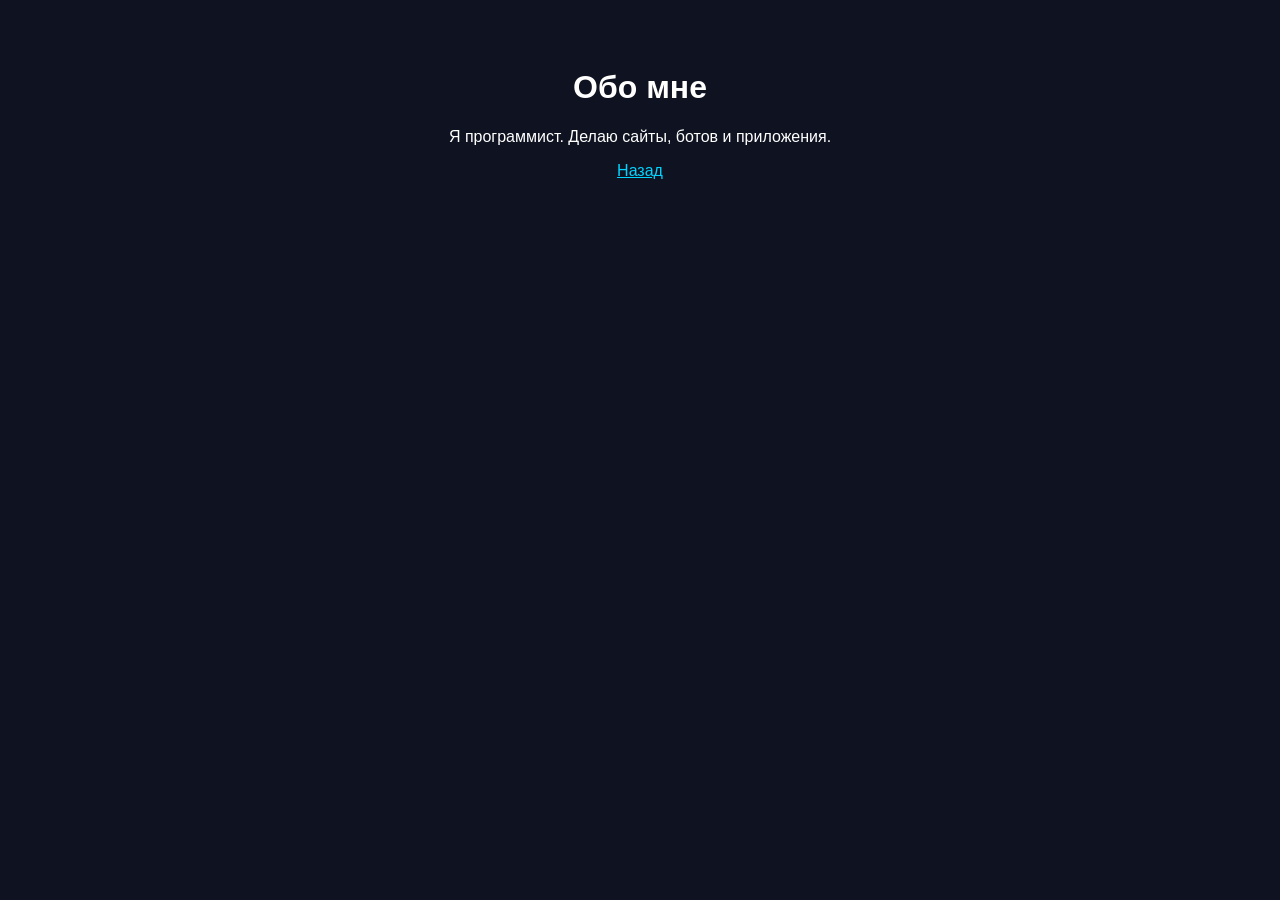
==== about.html @ 10191987 "Add files via upload" ====
<!DOCTYPE html><html lang='ru'><head><meta charset='UTF-8'><title>Обо мне</title><link rel='stylesheet' href='styles.css'></head><body><h1>Обо мне</h1><p>Я программист. Делаю сайты, ботов и приложения.</p><a href='index.html'>Назад</a></body></html>
---- styles.css ----
body{font-family:sans-serif;background:#0f1220;color:white;text-align:center;padding:40px;}a{color:#00d4ff;}
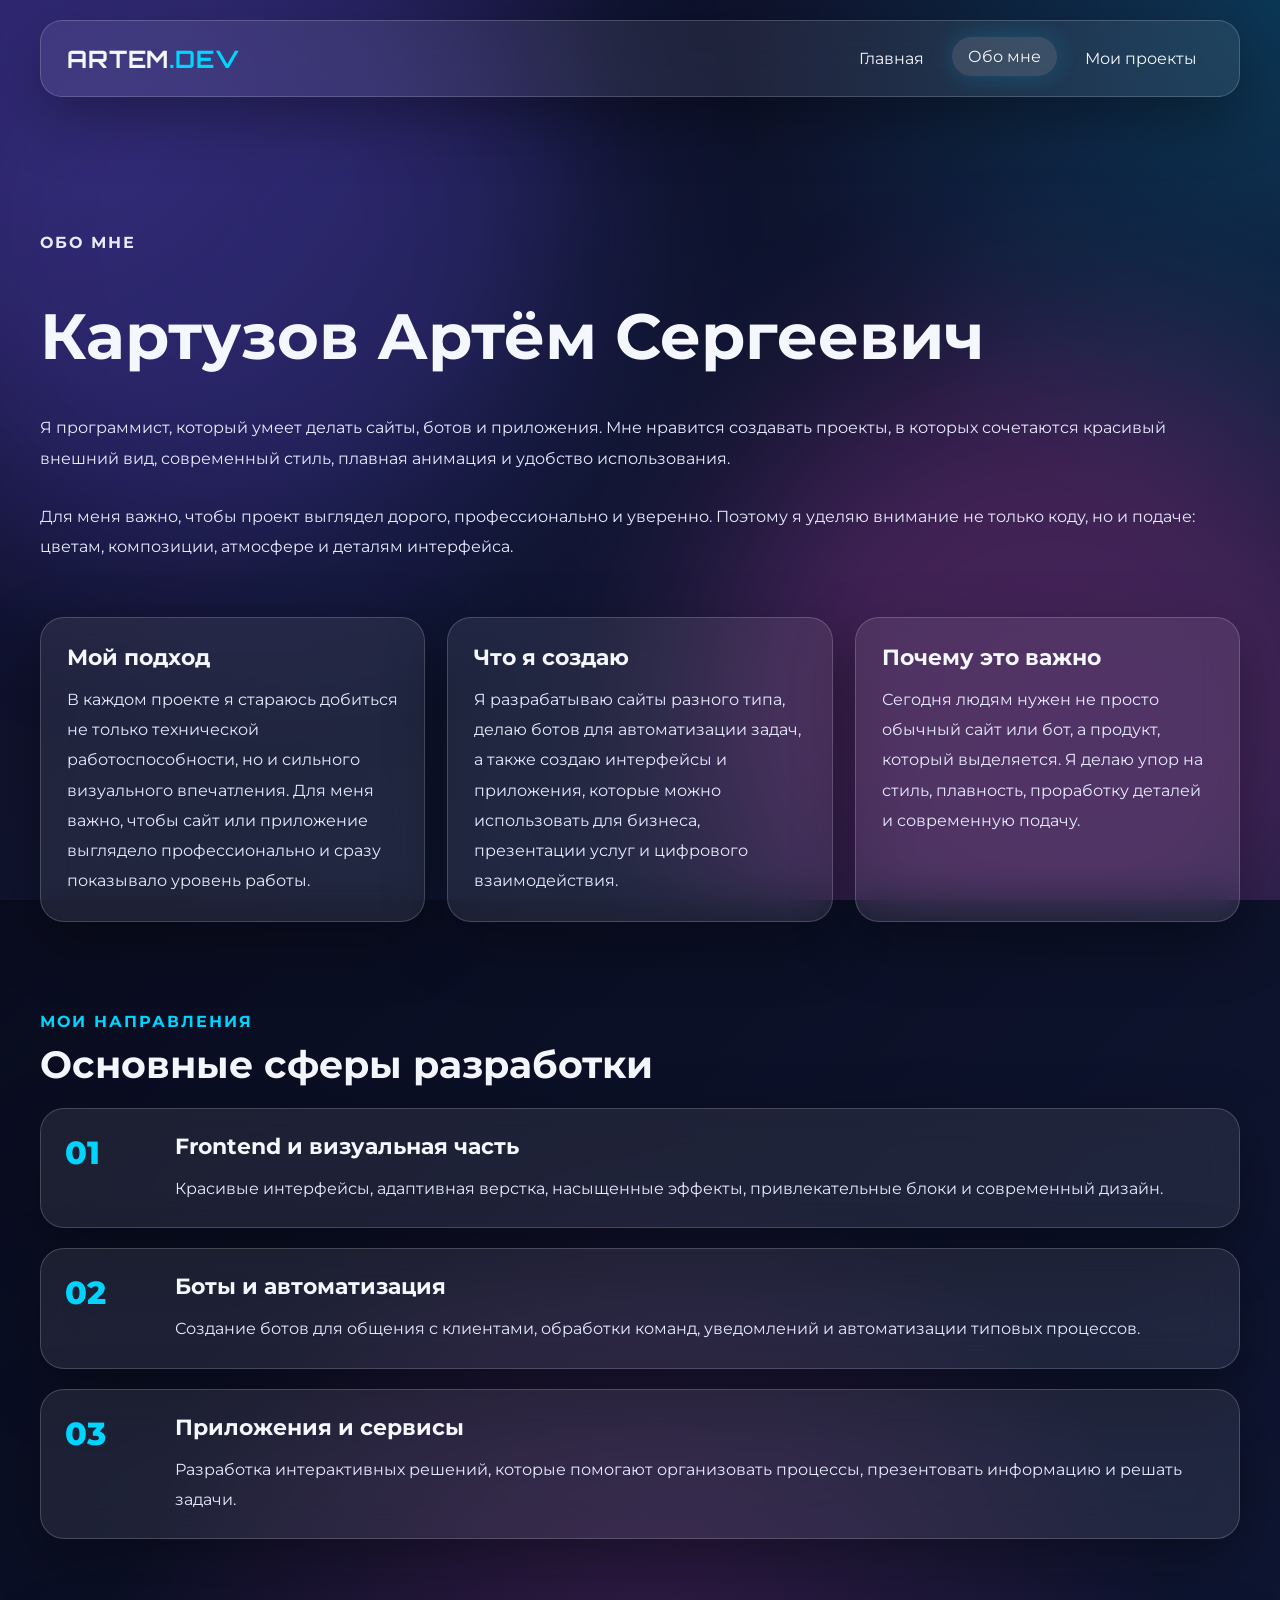
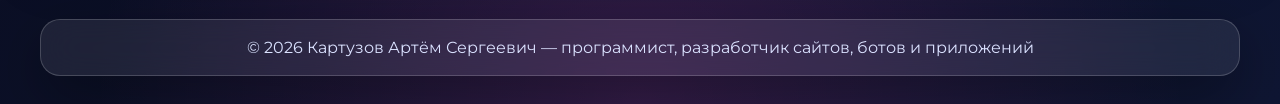
==== commit b961710d: "Add files via upload" ====
--- a/about.html
+++ b/about.html
@@ -1 +1,384 @@
-<!DOCTYPE html><html lang='ru'><head><meta charset='UTF-8'><title>Обо мне</title><link rel='stylesheet' href='styles.css'></head><body><h1>Обо мне</h1><p>Я программист. Делаю сайты, ботов и приложения.</p><a href='index.html'>Назад</a></body></html>+<!DOCTYPE html>
+<html lang="ru">
+<head>
+  <meta charset="UTF-8" />
+  <meta name="viewport" content="width=device-width, initial-scale=1.0" />
+  <title>Обо мне — Артём Картузов</title>
+  <link rel="preconnect" href="https://fonts.googleapis.com">
+  <link rel="preconnect" href="https://fonts.gstatic.com" crossorigin>
+  <link href="https://fonts.googleapis.com/css2?family=Montserrat:wght@400;500;700;800&family=Orbitron:wght@500;700&display=swap" rel="stylesheet">
+  <style>
+
+*{margin:0;padding:0;box-sizing:border-box}
+:root{
+  --bg:#070816;
+  --bg2:#0f1633;
+  --text:#f5f7ff;
+  --muted:#b6c2ff;
+  --accent1:#6f5bff;
+  --accent2:#00d4ff;
+  --accent3:#ff4fd8;
+  --glass:rgba(255,255,255,.08);
+  --border:rgba(255,255,255,.18);
+  --shadow:0 20px 60px rgba(0,0,0,.35);
+}
+html{scroll-behavior:smooth}
+body{
+  font-family:'Montserrat',sans-serif;
+  background:
+    radial-gradient(circle at top left, rgba(111,91,255,.25), transparent 30%),
+    radial-gradient(circle at top right, rgba(0,212,255,.18), transparent 25%),
+    radial-gradient(circle at bottom center, rgba(255,79,216,.16), transparent 30%),
+    linear-gradient(135deg,var(--bg),var(--bg2));
+  color:var(--text);
+  min-height:100vh;
+  overflow-x:hidden;
+}
+.bg-animation{
+  position:fixed; inset:0; z-index:-3;
+  background:linear-gradient(120deg, rgba(111,91,255,.08), rgba(0,212,255,.05), rgba(255,79,216,.08));
+  background-size:300% 300%;
+  animation:bgShift 10s ease infinite;
+}
+.particles{position:fixed; inset:0; z-index:-2; overflow:hidden}
+.particles::before,.particles::after{
+  content:""; position:absolute; width:700px; height:700px; border-radius:50%;
+  filter:blur(100px); opacity:.22;
+}
+.particles::before{top:-120px; left:-120px; background:var(--accent1); animation:blobMove1 12s ease-in-out infinite}
+.particles::after{bottom:-150px; right:-120px; background:var(--accent3); animation:blobMove2 14s ease-in-out infinite}
+.glass{
+  background:var(--glass);
+  backdrop-filter:blur(18px);
+  -webkit-backdrop-filter:blur(18px);
+  border:1px solid var(--border);
+  box-shadow:var(--shadow);
+}
+.header{
+  width:calc(100% - 40px); max-width:1200px; margin:20px auto 0;
+  border-radius:22px; padding:18px 26px; display:flex; justify-content:space-between;
+  align-items:center; position:sticky; top:16px; z-index:50;
+}
+.logo{font-family:'Orbitron',sans-serif; font-size:1.5rem; font-weight:700; letter-spacing:1px}
+.logo span{color:var(--accent2)}
+.nav{display:flex; gap:12px; flex-wrap:wrap}
+.nav a{
+  color:var(--text); text-decoration:none; padding:10px 16px; border-radius:999px;
+  transition:.35s ease; position:relative;
+}
+.nav a:hover,.nav a.active{
+  background:rgba(255,255,255,.12); transform:translateY(-2px);
+  box-shadow:0 0 25px rgba(0,212,255,.2);
+}
+main{width:min(1200px, calc(100% - 40px)); margin:40px auto 80px}
+.hero,.page-hero{
+  display:grid; grid-template-columns:1.2fr .8fr; gap:28px; align-items:center; min-height:78vh;
+}
+.page-hero{grid-template-columns:1fr; min-height:auto; padding:60px 0 20px}
+.hero-badge{
+  display:inline-block; font-size:.9rem; font-weight:700; letter-spacing:2px;
+  color:var(--accent2); margin-bottom:18px;
+}
+.hero h1,.page-hero h1{font-size:clamp(2.4rem,5vw,5rem); line-height:1.05; margin-bottom:14px}
+.hero h1 span{
+  background:linear-gradient(90deg,var(--accent2),var(--accent3),#fff);
+  -webkit-background-clip:text; -webkit-text-fill-color:transparent;
+  background-size:200% auto; animation:shine 4s linear infinite;
+}
+.hero h2{font-size:clamp(1.2rem,2.3vw,2rem); color:var(--muted); margin-bottom:20px}
+.hero-description,.page-hero p,.service-card p,.project-card p,.about-box p,.stat p,.cta p,.timeline-item p,.slide p{
+  font-size:1.02rem; line-height:1.85; color:#e7ebff;
+}
+.hero-buttons{display:flex; gap:16px; flex-wrap:wrap; margin-top:28px}
+.btn{
+  display:inline-flex; align-items:center; justify-content:center; gap:8px; text-decoration:none;
+  padding:14px 24px; border-radius:14px; font-weight:700;
+  transition:transform .35s ease, box-shadow .35s ease, background .35s ease;
+}
+.btn:hover{transform:translateY(-4px) scale(1.02)}
+.btn-primary{background:linear-gradient(135deg,var(--accent1),var(--accent2)); color:#fff; box-shadow:0 12px 30px rgba(0,212,255,.25)}
+.btn-secondary{background:rgba(255,255,255,.08); color:#fff; border:1px solid rgba(255,255,255,.15)}
+.hero-card{
+  border-radius:28px; padding:34px; min-height:320px; display:flex; flex-direction:column; justify-content:center; gap:16px;
+}
+.code-line{font-family:'Orbitron',sans-serif; font-size:clamp(1.2rem,2vw,1.6rem); opacity:.95}
+.code-line.accent{color:var(--accent2); text-shadow:0 0 20px rgba(0,212,255,.45)}
+.stats,.cards-grid,.projects-grid,.about-grid{
+  display:grid; grid-template-columns:repeat(3,1fr); gap:22px; margin-top:36px;
+}
+.projects-grid{grid-template-columns:repeat(2,1fr)}
+.stat,.service-card,.project-card,.about-box{border-radius:24px; padding:26px; position:relative; overflow:hidden}
+.stat h3,.service-card h3,.project-card h2,.about-box h2,.timeline-item h3,.cta h2,.slide h3{margin-bottom:14px; font-size:1.35rem}
+.section-title{margin-top:90px; margin-bottom:20px}
+.section-title.compact{margin-top:0}
+.section-title p{color:var(--accent2); letter-spacing:2px; font-weight:700; margin-bottom:10px}
+.section-title h2{font-size:clamp(2rem,3vw,3rem)}
+.cta{margin-top:90px; padding:34px; border-radius:28px; text-align:center}
+.footer{
+  width:min(1200px, calc(100% - 40px)); margin:0 auto 28px; border-radius:20px; text-align:center; padding:18px; color:#dbe2ff;
+}
+.inner-page{padding-top:30px}
+.timeline{margin-top:90px}
+.timeline-list{display:flex; flex-direction:column; gap:20px}
+.timeline-item{
+  display:grid; grid-template-columns:90px 1fr; gap:20px; padding:24px; border-radius:24px;
+}
+.timeline-item span{font-size:2rem; font-weight:800; color:var(--accent2)}
+.project-card{min-height:320px}
+.project-glow{
+  position:absolute; inset:auto -40px -40px auto; width:150px; height:150px;
+  background:radial-gradient(circle, rgba(0,212,255,.35), transparent 70%); filter:blur(8px);
+}
+.project-image.emoji{
+  width:76px; height:76px; display:grid; place-items:center; font-size:2rem;
+  border-radius:18px; margin-bottom:18px; background:rgba(255,255,255,.08); border:1px solid rgba(255,255,255,.15)
+}
+.hover-lift{transition:transform .45s ease, box-shadow .45s ease, border-color .45s ease}
+.hover-lift:hover{
+  transform:translateY(-10px) scale(1.01);
+  box-shadow:0 20px 50px rgba(0,0,0,.35), 0 0 30px rgba(111,91,255,.18);
+  border-color:rgba(255,255,255,.3);
+}
+.floating{animation:floatCard 4.5s ease-in-out infinite}
+.reveal{opacity:0; transform:translateY(40px); transition:opacity .9s ease, transform .9s ease}
+.reveal.visible{opacity:1; transform:translateY(0)}
+.icon{font-size:2rem; margin-bottom:14px}
+.quotes-section{margin-top:90px; padding:34px; border-radius:28px}
+.quote-box{
+  min-height:92px; display:flex; align-items:center; justify-content:center; text-align:center;
+  font-size:1.35rem; line-height:1.6; color:#fff; padding:18px;
+}
+.slider-section{margin-top:90px}
+.slider{
+  display:grid; grid-template-columns:64px 1fr 64px; align-items:center; gap:20px;
+  border-radius:28px; padding:24px;
+}
+.slides{overflow:hidden; min-height:190px; position:relative}
+.slide{
+  display:none; text-align:center; padding:18px;
+}
+.slide.active{display:block; animation:fadeIn .6s ease}
+.slider-btn{
+  border:none; cursor:pointer; border-radius:18px; height:64px; font-size:2rem;
+  background:rgba(255,255,255,.08); color:#fff; border:1px solid rgba(255,255,255,.15);
+  transition:.3s ease;
+}
+.slider-btn:hover{transform:scale(1.06); background:rgba(255,255,255,.14)}
+.contact-lines{display:flex; gap:14px; justify-content:center; flex-wrap:wrap; margin:18px 0 24px}
+.contact-lines span{
+  padding:12px 18px; border-radius:999px; background:rgba(255,255,255,.08); border:1px solid rgba(255,255,255,.14)
+}
+.scroll-top{
+  position:fixed; right:20px; bottom:20px; width:52px; height:52px; border:none; border-radius:50%;
+  font-size:1.4rem; cursor:pointer; color:#fff; z-index:120;
+  background:linear-gradient(135deg,var(--accent1),var(--accent2)); box-shadow:0 10px 30px rgba(0,212,255,.25);
+  opacity:0; pointer-events:none; transform:translateY(20px); transition:.3s ease;
+}
+.scroll-top.show{opacity:1; pointer-events:auto; transform:translateY(0)}
+@keyframes bgShift{0%{background-position:0% 50%}50%{background-position:100% 50%}100%{background-position:0% 50%}}
+@keyframes blobMove1{0%,100%{transform:translate(0,0) scale(1)}50%{transform:translate(80px,60px) scale(1.12)}}
+@keyframes blobMove2{0%,100%{transform:translate(0,0) scale(1)}50%{transform:translate(-70px,-60px) scale(1.15)}}
+@keyframes floatCard{0%,100%{transform:translateY(0)}50%{transform:translateY(-14px)}}
+@keyframes shine{0%{background-position:0% center}100%{background-position:200% center}}
+@keyframes fadeIn{from{opacity:0; transform:translateY(10px)}to{opacity:1; transform:translateY(0)}}
+@media (max-width:980px){
+  .hero,.stats,.cards-grid,.about-grid,.projects-grid{grid-template-columns:1fr}
+  .hero{min-height:auto; padding-top:30px}
+  .header{flex-direction:column; gap:14px}
+  .slider{grid-template-columns:1fr}
+  .slider-btn{height:52px}
+}
+@media (max-width:640px){
+  .hero h1,.page-hero h1{font-size:2.1rem}
+  .hero-card,.stat,.service-card,.project-card,.about-box,.timeline-item,.cta,.quotes-section{padding:20px}
+  .timeline-item{grid-template-columns:1fr}
+  .nav{justify-content:center}
+  .header{padding:16px}
+}
+
+  </style>
+</head>
+<body>
+  <div class="bg-animation"></div>
+  <div class="particles"></div>
+  <button class="scroll-top" id="scrollTopBtn" aria-label="Наверх">↑</button>
+  
+  <header class="header glass">
+    <div class="logo">ARTEM<span>.DEV</span></div>
+    <nav class="nav">
+      <a href="index.html" >Главная</a>
+      <a href="about.html" class="active">Обо мне</a>
+      <a href="projects.html" >Мои проекты</a>
+    </nav>
+  </header>
+
+  
+<main class="inner-page">
+  <section class="page-hero reveal">
+    <p class="hero-badge">ОБО МНЕ</p>
+    <h1>Картузов Артём Сергеевич</h1>
+    <p>Я программист, который умеет делать сайты, ботов и приложения. Мне нравится создавать проекты, в которых сочетаются красивый внешний вид, современный стиль, плавная анимация и удобство использования.</p>
+    <p>Для меня важно, чтобы проект выглядел дорого, профессионально и уверенно. Поэтому я уделяю внимание не только коду, но и подаче: цветам, композиции, атмосфере и деталям интерфейса.</p>
+  </section>
+
+  <section class="about-grid reveal">
+    <div class="glass about-box hover-lift">
+      <h2>Мой подход</h2>
+      <p>В каждом проекте я стараюсь добиться не только технической работоспособности, но и сильного визуального впечатления. Для меня важно, чтобы сайт или приложение выглядело профессионально и сразу показывало уровень работы.</p>
+    </div>
+    <div class="glass about-box hover-lift">
+      <h2>Что я создаю</h2>
+      <p>Я разрабатываю сайты разного типа, делаю ботов для автоматизации задач, а также создаю интерфейсы и приложения, которые можно использовать для бизнеса, презентации услуг и цифрового взаимодействия.</p>
+    </div>
+    <div class="glass about-box hover-lift">
+      <h2>Почему это важно</h2>
+      <p>Сегодня людям нужен не просто обычный сайт или бот, а продукт, который выделяется. Я делаю упор на стиль, плавность, проработку деталей и современную подачу.</p>
+    </div>
+  </section>
+
+  <section class="timeline reveal">
+    <div class="section-title">
+      <p>МОИ НАПРАВЛЕНИЯ</p>
+      <h2>Основные сферы разработки</h2>
+    </div>
+    <div class="timeline-list">
+      <div class="timeline-item glass hover-lift">
+        <span>01</span>
+        <div>
+          <h3>Frontend и визуальная часть</h3>
+          <p>Красивые интерфейсы, адаптивная верстка, насыщенные эффекты, привлекательные блоки и современный дизайн.</p>
+        </div>
+      </div>
+      <div class="timeline-item glass hover-lift">
+        <span>02</span>
+        <div>
+          <h3>Боты и автоматизация</h3>
+          <p>Создание ботов для общения с клиентами, обработки команд, уведомлений и автоматизации типовых процессов.</p>
+        </div>
+      </div>
+      <div class="timeline-item glass hover-lift">
+        <span>03</span>
+        <div>
+          <h3>Приложения и сервисы</h3>
+          <p>Разработка интерактивных решений, которые помогают организовать процессы, презентовать информацию и решать задачи.</p>
+        </div>
+      </div>
+    </div>
+  </section>
+</main>
+
+  <footer class="footer glass">
+    <p>© 2026 Картузов Артём Сергеевич — программист, разработчик сайтов, ботов и приложений</p>
+  </footer>
+  <script>
+
+document.addEventListener('DOMContentLoaded', () => {
+  const revealElements = document.querySelectorAll('.reveal');
+  const revealOnScroll = () => {
+    const trigger = window.innerHeight * 0.85;
+    revealElements.forEach(el => {
+      const rect = el.getBoundingClientRect();
+      if (rect.top < trigger) el.classList.add('visible');
+    });
+  };
+  revealOnScroll();
+  window.addEventListener('scroll', revealOnScroll);
+
+  const cards = document.querySelectorAll('.hover-lift');
+  cards.forEach(card => {
+    card.addEventListener('mousemove', e => {
+      const rect = card.getBoundingClientRect();
+      const x = e.clientX - rect.left;
+      const y = e.clientY - rect.top;
+      const centerX = rect.width / 2;
+      const centerY = rect.height / 2;
+      const rotateY = (x - centerX) / 20;
+      const rotateX = -(y - centerY) / 20;
+      card.style.transform = `perspective(1000px) rotateX(${rotateX}deg) rotateY(${rotateY}deg) translateY(-8px)`;
+    });
+    card.addEventListener('mouseleave', () => { card.style.transform = ''; });
+  });
+
+  const scrollTopBtn = document.getElementById('scrollTopBtn');
+  if (scrollTopBtn) {
+    const toggleButton = () => {
+      if (window.scrollY > 260) scrollTopBtn.classList.add('show');
+      else scrollTopBtn.classList.remove('show');
+    };
+    toggleButton();
+    window.addEventListener('scroll', toggleButton);
+    scrollTopBtn.addEventListener('click', () => window.scrollTo({ top: 0, behavior: 'smooth' }));
+  }
+
+  const quotes = [
+    'Код — это не просто строки. Это способ превратить идею в реальность.',
+    'Хороший сайт должен не только работать, но и впечатлять.',
+    'Анимация оживляет интерфейс и делает проект современнее.',
+    'Сильный визуал помогает запомнить проект с первых секунд.',
+    'Программист создаёт не страницу, а цифровое впечатление.'
+  ];
+  const quoteBox = document.getElementById('quoteBox');
+  if (quoteBox) {
+    let quoteIndex = 0;
+    setInterval(() => {
+      quoteIndex = (quoteIndex + 1) % quotes.length;
+      quoteBox.style.opacity = '0';
+      quoteBox.style.transform = 'translateY(12px)';
+      setTimeout(() => {
+        quoteBox.textContent = quotes[quoteIndex];
+        quoteBox.style.opacity = '1';
+        quoteBox.style.transform = 'translateY(0)';
+      }, 280);
+    }, 3200);
+  }
+
+  const slides = document.querySelectorAll('.slide');
+  const prevBtn = document.getElementById('prevSlide');
+  const nextBtn = document.getElementById('nextSlide');
+  if (slides.length) {
+    let currentSlide = 0;
+    const showSlide = index => {
+      slides.forEach((slide, i) => slide.classList.toggle('active', i === index));
+    };
+    const nextSlide = () => {
+      currentSlide = (currentSlide + 1) % slides.length;
+      showSlide(currentSlide);
+    };
+    const prevSlide = () => {
+      currentSlide = (currentSlide - 1 + slides.length) % slides.length;
+      showSlide(currentSlide);
+    };
+    if (nextBtn) nextBtn.addEventListener('click', nextSlide);
+    if (prevBtn) prevBtn.addEventListener('click', prevSlide);
+    setInterval(nextSlide, 4500);
+  }
+
+  const createParticle = () => {
+    const particle = document.createElement('span');
+    particle.className = 'dynamic-particle';
+    particle.style.position = 'fixed';
+    particle.style.width = `${Math.random() * 6 + 4}px`;
+    particle.style.height = particle.style.width;
+    particle.style.left = `${Math.random() * window.innerWidth}px`;
+    particle.style.top = `${window.innerHeight + 20}px`;
+    particle.style.borderRadius = '50%';
+    particle.style.pointerEvents = 'none';
+    particle.style.background = Math.random() > 0.5 ? 'rgba(0, 212, 255, 0.8)' : 'rgba(255, 79, 216, 0.75)';
+    particle.style.boxShadow = '0 0 20px currentColor';
+    particle.style.zIndex = '-1';
+    particle.style.opacity = '0.7';
+    particle.style.transition = 'transform 5s linear, opacity 5s linear, top 5s linear';
+    document.body.appendChild(particle);
+    requestAnimationFrame(() => {
+      particle.style.top = '-40px';
+      particle.style.transform = `translateX(${(Math.random() - 0.5) * 200}px) scale(${Math.random() * 1.4 + 0.6})`;
+      particle.style.opacity = '0';
+    });
+    setTimeout(() => particle.remove(), 5000);
+  };
+  setInterval(createParticle, 500);
+});
+
+  </script>
+</body>
+</html>
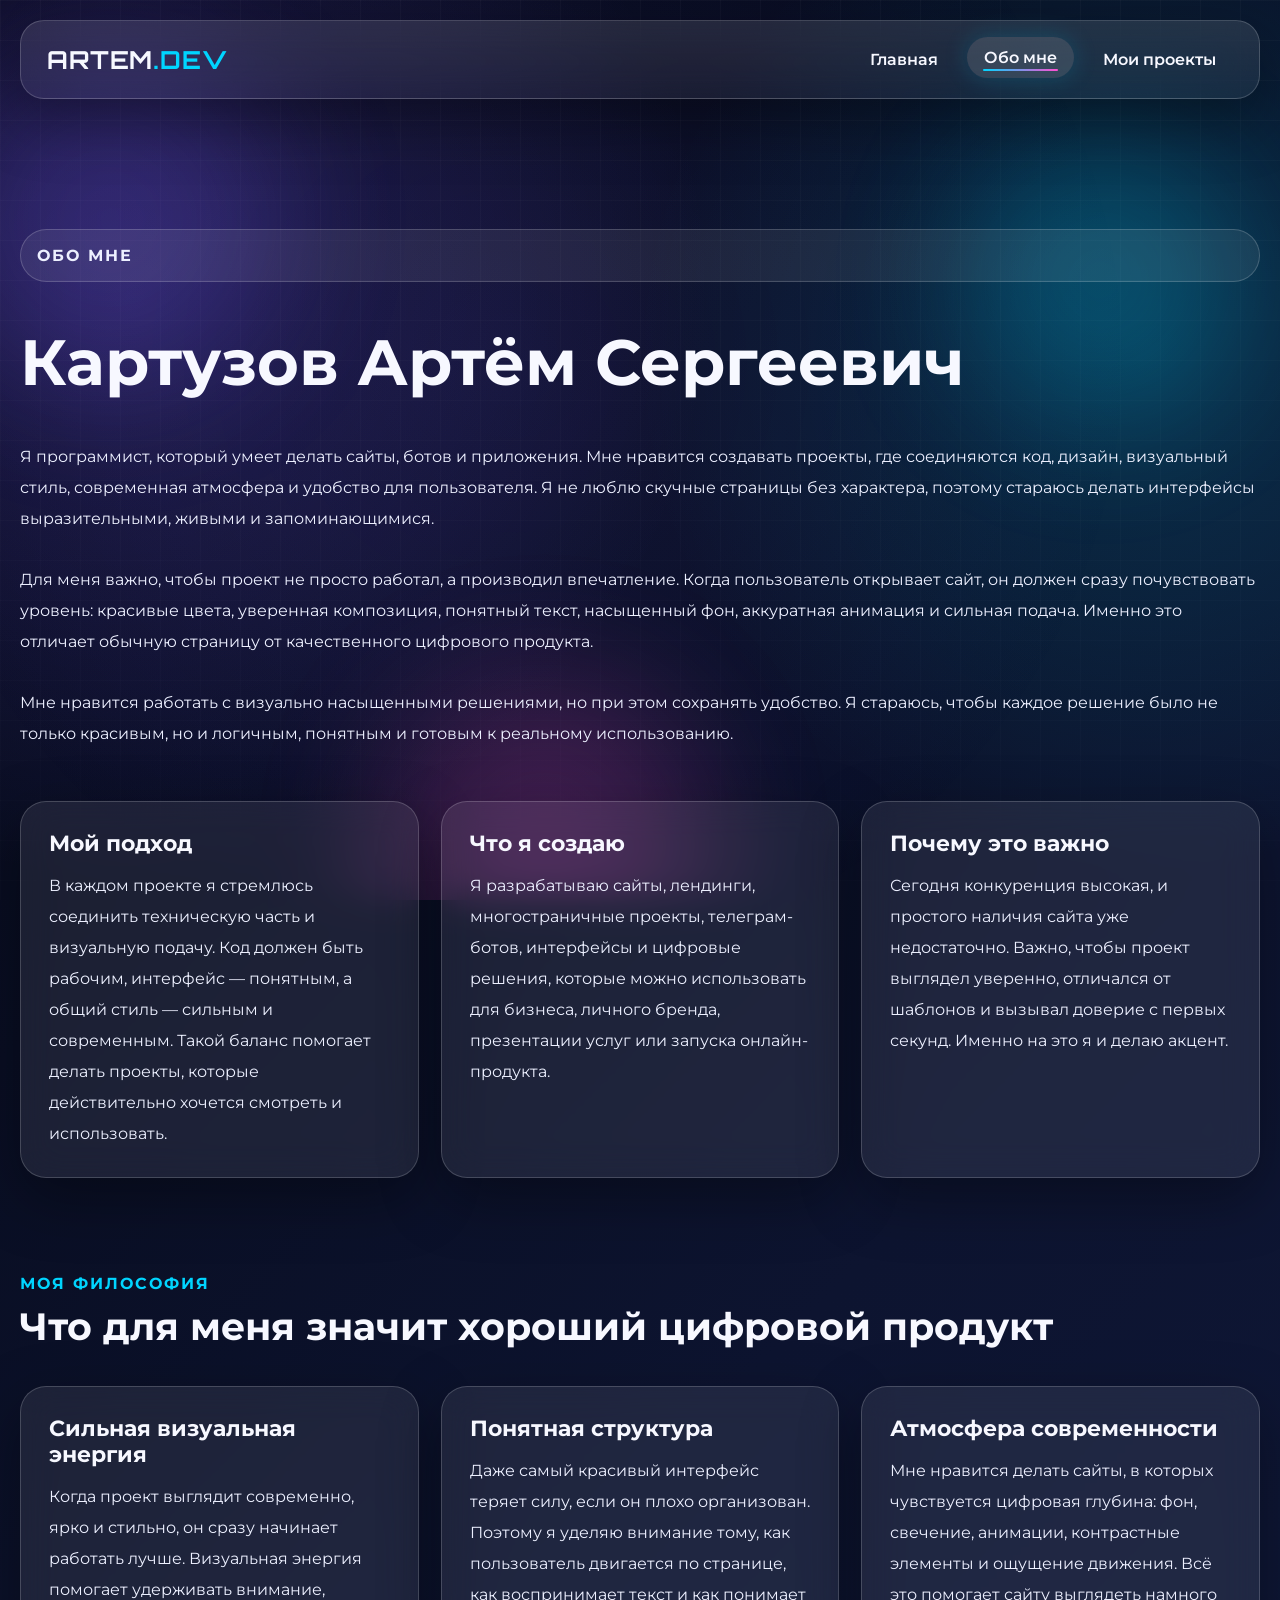
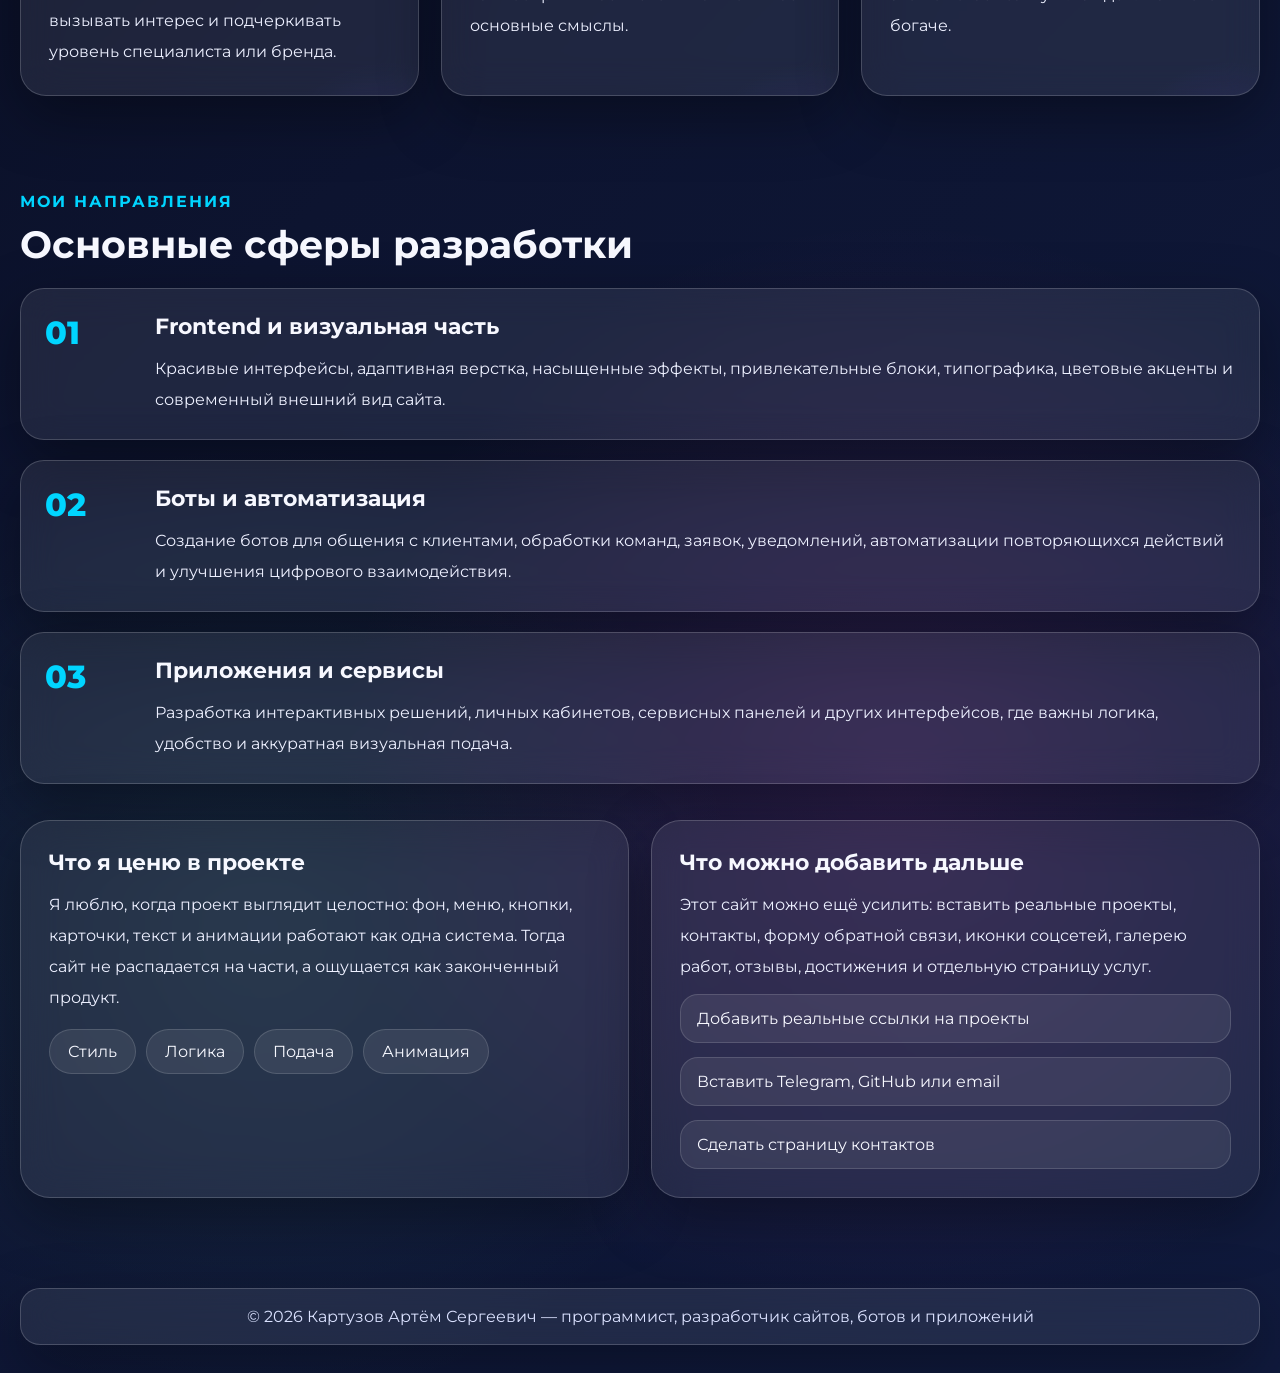
==== commit 9973e29f: "Add files via upload" ====
--- a/about.html
+++ b/about.html
@@ -8,17 +8,19 @@
   <link rel="preconnect" href="https://fonts.gstatic.com" crossorigin>
   <link href="https://fonts.googleapis.com/css2?family=Montserrat:wght@400;500;700;800&family=Orbitron:wght@500;700&display=swap" rel="stylesheet">
   <style>
-
 *{margin:0;padding:0;box-sizing:border-box}
 :root{
-  --bg:#070816;
-  --bg2:#0f1633;
-  --text:#f5f7ff;
-  --muted:#b6c2ff;
-  --accent1:#6f5bff;
-  --accent2:#00d4ff;
-  --accent3:#ff4fd8;
+  --bg:#050816;
+  --bg2:#0d1430;
+  --bg3:#101a3d;
+  --text:#f7f8ff;
+  --muted:#c7d2ff;
+  --accent1:#7a5cff;
+  --accent2:#00d5ff;
+  --accent3:#ff4fd2;
+  --accent4:#7dffb3;
   --glass:rgba(255,255,255,.08);
+  --glass-strong:rgba(255,255,255,.12);
   --border:rgba(255,255,255,.18);
   --shadow:0 20px 60px rgba(0,0,0,.35);
 }
@@ -26,27 +28,39 @@
 body{
   font-family:'Montserrat',sans-serif;
   background:
-    radial-gradient(circle at top left, rgba(111,91,255,.25), transparent 30%),
-    radial-gradient(circle at top right, rgba(0,212,255,.18), transparent 25%),
-    radial-gradient(circle at bottom center, rgba(255,79,216,.16), transparent 30%),
-    linear-gradient(135deg,var(--bg),var(--bg2));
+    radial-gradient(circle at 10% 10%, rgba(122,92,255,.22), transparent 20%),
+    radial-gradient(circle at 90% 12%, rgba(0,213,255,.16), transparent 18%),
+    radial-gradient(circle at 70% 80%, rgba(255,79,210,.12), transparent 22%),
+    radial-gradient(circle at 20% 85%, rgba(125,255,179,.08), transparent 18%),
+    linear-gradient(135deg,var(--bg),var(--bg2),var(--bg3));
   color:var(--text);
   min-height:100vh;
   overflow-x:hidden;
 }
 .bg-animation{
-  position:fixed; inset:0; z-index:-3;
-  background:linear-gradient(120deg, rgba(111,91,255,.08), rgba(0,212,255,.05), rgba(255,79,216,.08));
-  background-size:300% 300%;
-  animation:bgShift 10s ease infinite;
-}
-.particles{position:fixed; inset:0; z-index:-2; overflow:hidden}
-.particles::before,.particles::after{
-  content:""; position:absolute; width:700px; height:700px; border-radius:50%;
-  filter:blur(100px); opacity:.22;
-}
-.particles::before{top:-120px; left:-120px; background:var(--accent1); animation:blobMove1 12s ease-in-out infinite}
-.particles::after{bottom:-150px; right:-120px; background:var(--accent3); animation:blobMove2 14s ease-in-out infinite}
+  position:fixed; inset:0; z-index:-4;
+  background:
+    radial-gradient(circle at 20% 20%, rgba(122,92,255,.08), transparent 25%),
+    radial-gradient(circle at 80% 30%, rgba(0,213,255,.07), transparent 25%),
+    radial-gradient(circle at 50% 80%, rgba(255,79,210,.07), transparent 28%);
+  background-size:200% 200%;
+  animation:bgShift 14s ease infinite;
+}
+.grid-overlay{
+  position:fixed; inset:0; z-index:-3; pointer-events:none;
+  background-image:
+    linear-gradient(rgba(255,255,255,.03) 1px, transparent 1px),
+    linear-gradient(90deg, rgba(255,255,255,.03) 1px, transparent 1px);
+  background-size:40px 40px;
+  mask-image:linear-gradient(to bottom, rgba(0,0,0,.9), rgba(0,0,0,.35));
+}
+.orbs{position:fixed; inset:0; z-index:-2; overflow:hidden; pointer-events:none}
+.orb{
+  position:absolute; border-radius:50%; filter:blur(70px); opacity:.22; animation:floatOrb 16s ease-in-out infinite;
+}
+.orb1{width:340px;height:340px;left:-60px;top:50px;background:var(--accent1)}
+.orb2{width:280px;height:280px;right:40px;top:140px;background:var(--accent2);animation-delay:-4s}
+.orb3{width:320px;height:320px;left:30%;bottom:-100px;background:var(--accent3);animation-delay:-8s}
 .glass{
   background:var(--glass);
   backdrop-filter:blur(18px);
@@ -55,154 +69,174 @@
   box-shadow:var(--shadow);
 }
 .header{
-  width:calc(100% - 40px); max-width:1200px; margin:20px auto 0;
-  border-radius:22px; padding:18px 26px; display:flex; justify-content:space-between;
-  align-items:center; position:sticky; top:16px; z-index:50;
-}
-.logo{font-family:'Orbitron',sans-serif; font-size:1.5rem; font-weight:700; letter-spacing:1px}
+  width:calc(100% - 40px); max-width:1240px; margin:20px auto 0;
+  border-radius:24px; padding:18px 26px; display:flex; justify-content:space-between;
+  align-items:center; position:sticky; top:14px; z-index:50;
+  background:linear-gradient(180deg, rgba(255,255,255,.11), rgba(255,255,255,.06));
+}
+.logo{font-family:'Orbitron',sans-serif;font-size:1.55rem;font-weight:700;letter-spacing:1px}
 .logo span{color:var(--accent2)}
-.nav{display:flex; gap:12px; flex-wrap:wrap}
+.nav{display:flex;gap:12px;flex-wrap:wrap}
 .nav a{
-  color:var(--text); text-decoration:none; padding:10px 16px; border-radius:999px;
-  transition:.35s ease; position:relative;
+  color:var(--text);text-decoration:none;padding:11px 17px;border-radius:999px;transition:.35s ease;
+  position:relative;font-weight:600
+}
+.nav a::after{
+  content:"";position:absolute;left:16px;right:16px;bottom:7px;height:2px;border-radius:10px;
+  background:linear-gradient(90deg,var(--accent2),var(--accent3));transform:scaleX(0);transform-origin:center;transition:.35s ease
 }
 .nav a:hover,.nav a.active{
-  background:rgba(255,255,255,.12); transform:translateY(-2px);
-  box-shadow:0 0 25px rgba(0,212,255,.2);
-}
-main{width:min(1200px, calc(100% - 40px)); margin:40px auto 80px}
+  background:rgba(255,255,255,.12);transform:translateY(-2px);box-shadow:0 0 25px rgba(0,213,255,.18)
+}
+.nav a:hover::after,.nav a.active::after{transform:scaleX(1)}
+main{width:min(1240px, calc(100% - 40px)); margin:44px auto 90px}
 .hero,.page-hero{
-  display:grid; grid-template-columns:1.2fr .8fr; gap:28px; align-items:center; min-height:78vh;
-}
-.page-hero{grid-template-columns:1fr; min-height:auto; padding:60px 0 20px}
-.hero-badge{
-  display:inline-block; font-size:.9rem; font-weight:700; letter-spacing:2px;
-  color:var(--accent2); margin-bottom:18px;
-}
-.hero h1,.page-hero h1{font-size:clamp(2.4rem,5vw,5rem); line-height:1.05; margin-bottom:14px}
+  display:grid;grid-template-columns:1.18fr .82fr;gap:30px;align-items:center;min-height:80vh
+}
+.page-hero{grid-template-columns:1fr;min-height:auto;padding:58px 0 16px}
+.hero-badge,.mini-badge{
+  display:inline-block;padding:10px 16px;border-radius:999px;
+  border:1px solid rgba(255,255,255,.18);background:rgba(255,255,255,.07);
+  color:var(--accent2);font-size:.88rem;font-weight:700;letter-spacing:2px;margin-bottom:18px
+}
+.hero h1,.page-hero h1{font-size:clamp(2.5rem,5vw,5.2rem);line-height:1.02;margin-bottom:16px}
 .hero h1 span{
-  background:linear-gradient(90deg,var(--accent2),var(--accent3),#fff);
-  -webkit-background-clip:text; -webkit-text-fill-color:transparent;
-  background-size:200% auto; animation:shine 4s linear infinite;
-}
-.hero h2{font-size:clamp(1.2rem,2.3vw,2rem); color:var(--muted); margin-bottom:20px}
-.hero-description,.page-hero p,.service-card p,.project-card p,.about-box p,.stat p,.cta p,.timeline-item p,.slide p{
-  font-size:1.02rem; line-height:1.85; color:#e7ebff;
-}
-.hero-buttons{display:flex; gap:16px; flex-wrap:wrap; margin-top:28px}
+  background:linear-gradient(90deg,var(--accent2),var(--accent3),#ffffff,var(--accent4));
+  -webkit-background-clip:text;-webkit-text-fill-color:transparent;background-size:250% auto;animation:shine 6s linear infinite
+}
+.hero h2{font-size:clamp(1.2rem,2.2vw,2rem);color:var(--muted);margin-bottom:18px}
+.hero-description,.page-hero p,.service-card p,.project-card p,.about-box p,.stat p,.cta p,.timeline-item p,.slide p,.feature-panel p,.text-block p,.contact-card p{
+  font-size:1.02rem;line-height:1.9;color:#edf0ff
+}
+.hero-buttons{display:flex;gap:16px;flex-wrap:wrap;margin-top:28px}
 .btn{
-  display:inline-flex; align-items:center; justify-content:center; gap:8px; text-decoration:none;
-  padding:14px 24px; border-radius:14px; font-weight:700;
-  transition:transform .35s ease, box-shadow .35s ease, background .35s ease;
+  display:inline-flex;align-items:center;justify-content:center;gap:8px;text-decoration:none;
+  padding:14px 24px;border-radius:16px;font-weight:700;transition:transform .35s ease, box-shadow .35s ease, background .35s ease
 }
 .btn:hover{transform:translateY(-4px) scale(1.02)}
-.btn-primary{background:linear-gradient(135deg,var(--accent1),var(--accent2)); color:#fff; box-shadow:0 12px 30px rgba(0,212,255,.25)}
-.btn-secondary{background:rgba(255,255,255,.08); color:#fff; border:1px solid rgba(255,255,255,.15)}
+.btn-primary{background:linear-gradient(135deg,var(--accent1),var(--accent2));color:#fff;box-shadow:0 12px 30px rgba(0,213,255,.22)}
+.btn-secondary{background:rgba(255,255,255,.09);color:#fff;border:1px solid rgba(255,255,255,.16)}
 .hero-card{
-  border-radius:28px; padding:34px; min-height:320px; display:flex; flex-direction:column; justify-content:center; gap:16px;
-}
-.code-line{font-family:'Orbitron',sans-serif; font-size:clamp(1.2rem,2vw,1.6rem); opacity:.95}
-.code-line.accent{color:var(--accent2); text-shadow:0 0 20px rgba(0,212,255,.45)}
-.stats,.cards-grid,.projects-grid,.about-grid{
-  display:grid; grid-template-columns:repeat(3,1fr); gap:22px; margin-top:36px;
+  border-radius:30px;padding:34px;min-height:350px;display:flex;flex-direction:column;justify-content:center;gap:16px;position:relative;overflow:hidden
+}
+.hero-card::before{
+  content:"";position:absolute;inset:-2px;background:conic-gradient(from 180deg, transparent, rgba(0,213,255,.3), transparent, rgba(255,79,210,.25), transparent);
+  filter:blur(16px);opacity:.75
+}
+.hero-card > *{position:relative}
+.code-line{font-family:'Orbitron',sans-serif;font-size:clamp(1.2rem,2vw,1.65rem);opacity:.98}
+.code-line.accent{color:var(--accent2);text-shadow:0 0 20px rgba(0,213,255,.45)}
+.stats,.cards-grid,.projects-grid,.about-grid,.feature-grid,.text-grid{
+  display:grid;grid-template-columns:repeat(3,1fr);gap:22px;margin-top:36px
 }
 .projects-grid{grid-template-columns:repeat(2,1fr)}
-.stat,.service-card,.project-card,.about-box{border-radius:24px; padding:26px; position:relative; overflow:hidden}
-.stat h3,.service-card h3,.project-card h2,.about-box h2,.timeline-item h3,.cta h2,.slide h3{margin-bottom:14px; font-size:1.35rem}
-.section-title{margin-top:90px; margin-bottom:20px}
+.stat,.service-card,.project-card,.about-box,.feature-panel,.text-block,.contact-card{
+  border-radius:26px;padding:28px;position:relative;overflow:hidden
+}
+.stat h3,.service-card h3,.project-card h2,.about-box h2,.timeline-item h3,.cta h2,.slide h3,.feature-panel h3,.text-block h3,.contact-card h3{
+  margin-bottom:14px;font-size:1.35rem
+}
+.section-title{margin-top:96px;margin-bottom:20px}
 .section-title.compact{margin-top:0}
-.section-title p{color:var(--accent2); letter-spacing:2px; font-weight:700; margin-bottom:10px}
-.section-title h2{font-size:clamp(2rem,3vw,3rem)}
-.cta{margin-top:90px; padding:34px; border-radius:28px; text-align:center}
-.footer{
-  width:min(1200px, calc(100% - 40px)); margin:0 auto 28px; border-radius:20px; text-align:center; padding:18px; color:#dbe2ff;
-}
-.inner-page{padding-top:30px}
-.timeline{margin-top:90px}
-.timeline-list{display:flex; flex-direction:column; gap:20px}
-.timeline-item{
-  display:grid; grid-template-columns:90px 1fr; gap:20px; padding:24px; border-radius:24px;
-}
-.timeline-item span{font-size:2rem; font-weight:800; color:var(--accent2)}
-.project-card{min-height:320px}
-.project-glow{
-  position:absolute; inset:auto -40px -40px auto; width:150px; height:150px;
-  background:radial-gradient(circle, rgba(0,212,255,.35), transparent 70%); filter:blur(8px);
-}
-.project-image.emoji{
-  width:76px; height:76px; display:grid; place-items:center; font-size:2rem;
-  border-radius:18px; margin-bottom:18px; background:rgba(255,255,255,.08); border:1px solid rgba(255,255,255,.15)
-}
+.section-title p{color:var(--accent2);letter-spacing:2px;font-weight:700;margin-bottom:10px}
+.section-title h2{font-size:clamp(2rem,3vw,3.1rem)}
+.icon{font-size:2rem;margin-bottom:14px}
 .hover-lift{transition:transform .45s ease, box-shadow .45s ease, border-color .45s ease}
 .hover-lift:hover{
   transform:translateY(-10px) scale(1.01);
-  box-shadow:0 20px 50px rgba(0,0,0,.35), 0 0 30px rgba(111,91,255,.18);
-  border-color:rgba(255,255,255,.3);
-}
-.floating{animation:floatCard 4.5s ease-in-out infinite}
-.reveal{opacity:0; transform:translateY(40px); transition:opacity .9s ease, transform .9s ease}
-.reveal.visible{opacity:1; transform:translateY(0)}
-.icon{font-size:2rem; margin-bottom:14px}
-.quotes-section{margin-top:90px; padding:34px; border-radius:28px}
+  box-shadow:0 20px 50px rgba(0,0,0,.35),0 0 30px rgba(111,91,255,.18);
+  border-color:rgba(255,255,255,.3)
+}
+.reveal{opacity:0;transform:translateY(42px);transition:opacity .9s ease,transform .9s ease}
+.reveal.visible{opacity:1;transform:translateY(0)}
+.floating{animation:floatCard 5s ease-in-out infinite}
+.quotes-section,.cta,.slider,.contact-card{
+  border-radius:30px
+}
+.quotes-section,.cta{margin-top:96px;padding:34px;text-align:center}
 .quote-box{
-  min-height:92px; display:flex; align-items:center; justify-content:center; text-align:center;
-  font-size:1.35rem; line-height:1.6; color:#fff; padding:18px;
-}
-.slider-section{margin-top:90px}
-.slider{
-  display:grid; grid-template-columns:64px 1fr 64px; align-items:center; gap:20px;
-  border-radius:28px; padding:24px;
-}
-.slides{overflow:hidden; min-height:190px; position:relative}
-.slide{
-  display:none; text-align:center; padding:18px;
-}
-.slide.active{display:block; animation:fadeIn .6s ease}
+  min-height:96px;display:flex;align-items:center;justify-content:center;text-align:center;padding:18px;
+  font-size:1.38rem;line-height:1.6;color:#fff;transition:.4s ease
+}
+.slider-section{margin-top:96px}
+.slider{display:grid;grid-template-columns:64px 1fr 64px;align-items:center;gap:20px;padding:26px}
+.slides{overflow:hidden;min-height:210px;position:relative}
+.slide{display:none;text-align:center;padding:20px}
+.slide.active{display:block;animation:fadeIn .6s ease}
 .slider-btn{
-  border:none; cursor:pointer; border-radius:18px; height:64px; font-size:2rem;
-  background:rgba(255,255,255,.08); color:#fff; border:1px solid rgba(255,255,255,.15);
-  transition:.3s ease;
-}
-.slider-btn:hover{transform:scale(1.06); background:rgba(255,255,255,.14)}
-.contact-lines{display:flex; gap:14px; justify-content:center; flex-wrap:wrap; margin:18px 0 24px}
-.contact-lines span{
-  padding:12px 18px; border-radius:999px; background:rgba(255,255,255,.08); border:1px solid rgba(255,255,255,.14)
-}
+  border:none;cursor:pointer;border-radius:18px;height:64px;font-size:2rem;background:rgba(255,255,255,.08);
+  color:#fff;border:1px solid rgba(255,255,255,.15);transition:.3s ease
+}
+.slider-btn:hover{transform:scale(1.06);background:rgba(255,255,255,.14)}
+.timeline{margin-top:96px}
+.timeline-list{display:flex;flex-direction:column;gap:20px}
+.timeline-item{display:grid;grid-template-columns:90px 1fr;gap:20px;padding:24px;border-radius:24px}
+.timeline-item span{font-size:2rem;font-weight:800;color:var(--accent2)}
+.project-card{min-height:350px}
+.project-glow{
+  position:absolute;inset:auto -50px -50px auto;width:180px;height:180px;
+  background:radial-gradient(circle, rgba(0,213,255,.36), transparent 70%);filter:blur(10px)
+}
+.project-image.emoji{
+  width:84px;height:84px;display:grid;place-items:center;font-size:2.2rem;border-radius:20px;margin-bottom:18px;
+  background:rgba(255,255,255,.09);border:1px solid rgba(255,255,255,.16)
+}
+.feature-panel{
+  background:linear-gradient(180deg, rgba(255,255,255,.1), rgba(255,255,255,.05));
+}
+.text-block::before,.service-card::before,.stat::before,.about-box::before,.project-card::before,.feature-panel::before,.contact-card::before{
+  content:"";position:absolute;inset:auto -20% -60% auto;width:220px;height:220px;border-radius:50%;
+  background:radial-gradient(circle, rgba(122,92,255,.12), transparent 70%);pointer-events:none
+}
+.contact-wrap{display:grid;grid-template-columns:1fr 1fr;gap:22px;margin-top:36px}
+.contact-list{display:flex;flex-direction:column;gap:14px;margin-top:12px}
+.contact-item{
+  padding:14px 16px;border-radius:18px;background:rgba(255,255,255,.08);border:1px solid rgba(255,255,255,.14)
+}
+.contact-lines{display:flex;gap:14px;justify-content:center;flex-wrap:wrap;margin:18px 0 24px}
+.contact-lines span,.stack span{
+  padding:12px 18px;border-radius:999px;background:rgba(255,255,255,.08);border:1px solid rgba(255,255,255,.14)
+}
+.stack{display:flex;gap:10px;flex-wrap:wrap;margin-top:16px}
+.footer{
+  width:min(1240px, calc(100% - 40px));margin:0 auto 28px;border-radius:20px;text-align:center;padding:18px;color:#dbe2ff
+}
+.inner-page{padding-top:28px}
 .scroll-top{
-  position:fixed; right:20px; bottom:20px; width:52px; height:52px; border:none; border-radius:50%;
-  font-size:1.4rem; cursor:pointer; color:#fff; z-index:120;
-  background:linear-gradient(135deg,var(--accent1),var(--accent2)); box-shadow:0 10px 30px rgba(0,212,255,.25);
-  opacity:0; pointer-events:none; transform:translateY(20px); transition:.3s ease;
-}
-.scroll-top.show{opacity:1; pointer-events:auto; transform:translateY(0)}
+  position:fixed;right:20px;bottom:20px;width:56px;height:56px;border:none;border-radius:50%;
+  font-size:1.4rem;cursor:pointer;color:#fff;z-index:120;background:linear-gradient(135deg,var(--accent1),var(--accent2));
+  box-shadow:0 10px 30px rgba(0,213,255,.25);opacity:0;pointer-events:none;transform:translateY(20px);transition:.3s ease
+}
+.scroll-top.show{opacity:1;pointer-events:auto;transform:translateY(0)}
 @keyframes bgShift{0%{background-position:0% 50%}50%{background-position:100% 50%}100%{background-position:0% 50%}}
-@keyframes blobMove1{0%,100%{transform:translate(0,0) scale(1)}50%{transform:translate(80px,60px) scale(1.12)}}
-@keyframes blobMove2{0%,100%{transform:translate(0,0) scale(1)}50%{transform:translate(-70px,-60px) scale(1.15)}}
 @keyframes floatCard{0%,100%{transform:translateY(0)}50%{transform:translateY(-14px)}}
-@keyframes shine{0%{background-position:0% center}100%{background-position:200% center}}
-@keyframes fadeIn{from{opacity:0; transform:translateY(10px)}to{opacity:1; transform:translateY(0)}}
-@media (max-width:980px){
-  .hero,.stats,.cards-grid,.about-grid,.projects-grid{grid-template-columns:1fr}
-  .hero{min-height:auto; padding-top:30px}
-  .header{flex-direction:column; gap:14px}
+@keyframes shine{0%{background-position:0% center}100%{background-position:250% center}}
+@keyframes fadeIn{from{opacity:0;transform:translateY(10px)}to{opacity:1;transform:translateY(0)}}
+@keyframes floatOrb{0%,100%{transform:translate(0,0) scale(1)}50%{transform:translate(35px,-30px) scale(1.08)}}
+@media (max-width:1020px){
+  .hero,.stats,.cards-grid,.about-grid,.projects-grid,.feature-grid,.text-grid,.contact-wrap{grid-template-columns:1fr}
+  .hero{min-height:auto;padding-top:26px}
+  .header{flex-direction:column;gap:14px}
   .slider{grid-template-columns:1fr}
-  .slider-btn{height:52px}
 }
 @media (max-width:640px){
-  .hero h1,.page-hero h1{font-size:2.1rem}
-  .hero-card,.stat,.service-card,.project-card,.about-box,.timeline-item,.cta,.quotes-section{padding:20px}
+  .hero h1,.page-hero h1{font-size:2.15rem}
+  .hero-card,.stat,.service-card,.project-card,.about-box,.timeline-item,.cta,.quotes-section,.feature-panel,.text-block,.contact-card{padding:22px}
   .timeline-item{grid-template-columns:1fr}
   .nav{justify-content:center}
-  .header{padding:16px}
-}
-
-  </style>
+}
+</style>
 </head>
 <body>
   <div class="bg-animation"></div>
-  <div class="particles"></div>
+  <div class="grid-overlay"></div>
+  <div class="orbs">
+    <div class="orb orb1"></div>
+    <div class="orb orb2"></div>
+    <div class="orb orb3"></div>
+  </div>
   <button class="scroll-top" id="scrollTopBtn" aria-label="Наверх">↑</button>
-  
+
   <header class="header glass">
     <div class="logo">ARTEM<span>.DEV</span></div>
     <nav class="nav">
@@ -217,27 +251,48 @@
   <section class="page-hero reveal">
     <p class="hero-badge">ОБО МНЕ</p>
     <h1>Картузов Артём Сергеевич</h1>
-    <p>Я программист, который умеет делать сайты, ботов и приложения. Мне нравится создавать проекты, в которых сочетаются красивый внешний вид, современный стиль, плавная анимация и удобство использования.</p>
-    <p>Для меня важно, чтобы проект выглядел дорого, профессионально и уверенно. Поэтому я уделяю внимание не только коду, но и подаче: цветам, композиции, атмосфере и деталям интерфейса.</p>
+    <p>Я программист, который умеет делать сайты, ботов и приложения. Мне нравится создавать проекты, где соединяются код, дизайн, визуальный стиль, современная атмосфера и удобство для пользователя. Я не люблю скучные страницы без характера, поэтому стараюсь делать интерфейсы выразительными, живыми и запоминающимися.</p>
+    <p>Для меня важно, чтобы проект не просто работал, а производил впечатление. Когда пользователь открывает сайт, он должен сразу почувствовать уровень: красивые цвета, уверенная композиция, понятный текст, насыщенный фон, аккуратная анимация и сильная подача. Именно это отличает обычную страницу от качественного цифрового продукта.</p>
+    <p>Мне нравится работать с визуально насыщенными решениями, но при этом сохранять удобство. Я стараюсь, чтобы каждое решение было не только красивым, но и логичным, понятным и готовым к реальному использованию.</p>
   </section>
 
   <section class="about-grid reveal">
     <div class="glass about-box hover-lift">
       <h2>Мой подход</h2>
-      <p>В каждом проекте я стараюсь добиться не только технической работоспособности, но и сильного визуального впечатления. Для меня важно, чтобы сайт или приложение выглядело профессионально и сразу показывало уровень работы.</p>
+      <p>В каждом проекте я стремлюсь соединить техническую часть и визуальную подачу. Код должен быть рабочим, интерфейс — понятным, а общий стиль — сильным и современным. Такой баланс помогает делать проекты, которые действительно хочется смотреть и использовать.</p>
     </div>
     <div class="glass about-box hover-lift">
       <h2>Что я создаю</h2>
-      <p>Я разрабатываю сайты разного типа, делаю ботов для автоматизации задач, а также создаю интерфейсы и приложения, которые можно использовать для бизнеса, презентации услуг и цифрового взаимодействия.</p>
+      <p>Я разрабатываю сайты, лендинги, многостраничные проекты, телеграм-ботов, интерфейсы и цифровые решения, которые можно использовать для бизнеса, личного бренда, презентации услуг или запуска онлайн-продукта.</p>
     </div>
     <div class="glass about-box hover-lift">
       <h2>Почему это важно</h2>
-      <p>Сегодня людям нужен не просто обычный сайт или бот, а продукт, который выделяется. Я делаю упор на стиль, плавность, проработку деталей и современную подачу.</p>
+      <p>Сегодня конкуренция высокая, и простого наличия сайта уже недостаточно. Важно, чтобы проект выглядел уверенно, отличался от шаблонов и вызывал доверие с первых секунд. Именно на это я и делаю акцент.</p>
+    </div>
+  </section>
+
+  <section class="section-title reveal">
+    <p>МОЯ ФИЛОСОФИЯ</p>
+    <h2>Что для меня значит хороший цифровой продукт</h2>
+  </section>
+
+  <section class="text-grid reveal">
+    <div class="text-block glass hover-lift">
+      <h3>Сильная визуальная энергия</h3>
+      <p>Когда проект выглядит современно, ярко и стильно, он сразу начинает работать лучше. Визуальная энергия помогает удерживать внимание, вызывать интерес и подчеркивать уровень специалиста или бренда.</p>
+    </div>
+    <div class="text-block glass hover-lift">
+      <h3>Понятная структура</h3>
+      <p>Даже самый красивый интерфейс теряет силу, если он плохо организован. Поэтому я уделяю внимание тому, как пользователь двигается по странице, как воспринимает текст и как понимает основные смыслы.</p>
+    </div>
+    <div class="text-block glass hover-lift">
+      <h3>Атмосфера современности</h3>
+      <p>Мне нравится делать сайты, в которых чувствуется цифровая глубина: фон, свечение, анимации, контрастные элементы и ощущение движения. Всё это помогает сайту выглядеть намного богаче.</p>
     </div>
   </section>
 
   <section class="timeline reveal">
-    <div class="section-title">
+    <div class="section-title compact">
       <p>МОИ НАПРАВЛЕНИЯ</p>
       <h2>Основные сферы разработки</h2>
     </div>
@@ -246,32 +301,55 @@
         <span>01</span>
         <div>
           <h3>Frontend и визуальная часть</h3>
-          <p>Красивые интерфейсы, адаптивная верстка, насыщенные эффекты, привлекательные блоки и современный дизайн.</p>
+          <p>Красивые интерфейсы, адаптивная верстка, насыщенные эффекты, привлекательные блоки, типографика, цветовые акценты и современный внешний вид сайта.</p>
         </div>
       </div>
       <div class="timeline-item glass hover-lift">
         <span>02</span>
         <div>
           <h3>Боты и автоматизация</h3>
-          <p>Создание ботов для общения с клиентами, обработки команд, уведомлений и автоматизации типовых процессов.</p>
+          <p>Создание ботов для общения с клиентами, обработки команд, заявок, уведомлений, автоматизации повторяющихся действий и улучшения цифрового взаимодействия.</p>
         </div>
       </div>
       <div class="timeline-item glass hover-lift">
         <span>03</span>
         <div>
           <h3>Приложения и сервисы</h3>
-          <p>Разработка интерактивных решений, которые помогают организовать процессы, презентовать информацию и решать задачи.</p>
+          <p>Разработка интерактивных решений, личных кабинетов, сервисных панелей и других интерфейсов, где важны логика, удобство и аккуратная визуальная подача.</p>
         </div>
       </div>
     </div>
   </section>
+
+  <section class="contact-wrap reveal">
+    <div class="contact-card glass hover-lift">
+      <h3>Что я ценю в проекте</h3>
+      <p>Я люблю, когда проект выглядит целостно: фон, меню, кнопки, карточки, текст и анимации работают как одна система. Тогда сайт не распадается на части, а ощущается как законченный продукт.</p>
+      <div class="stack">
+        <span>Стиль</span>
+        <span>Логика</span>
+        <span>Подача</span>
+        <span>Анимация</span>
+      </div>
+    </div>
+    <div class="contact-card glass hover-lift">
+      <h3>Что можно добавить дальше</h3>
+      <p>Этот сайт можно ещё усилить: вставить реальные проекты, контакты, форму обратной связи, иконки соцсетей, галерею работ, отзывы, достижения и отдельную страницу услуг.</p>
+      <div class="contact-list">
+        <div class="contact-item">Добавить реальные ссылки на проекты</div>
+        <div class="contact-item">Вставить Telegram, GitHub или email</div>
+        <div class="contact-item">Сделать страницу контактов</div>
+      </div>
+    </div>
+  </section>
 </main>
+
 
   <footer class="footer glass">
     <p>© 2026 Картузов Артём Сергеевич — программист, разработчик сайтов, ботов и приложений</p>
   </footer>
+
   <script>
-
 document.addEventListener('DOMContentLoaded', () => {
   const revealElements = document.querySelectorAll('.reveal');
   const revealOnScroll = () => {
@@ -292,8 +370,8 @@
       const y = e.clientY - rect.top;
       const centerX = rect.width / 2;
       const centerY = rect.height / 2;
-      const rotateY = (x - centerX) / 20;
-      const rotateX = -(y - centerY) / 20;
+      const rotateY = (x - centerX) / 22;
+      const rotateX = -(y - centerY) / 22;
       card.style.transform = `perspective(1000px) rotateX(${rotateX}deg) rotateY(${rotateY}deg) translateY(-8px)`;
     });
     card.addEventListener('mouseleave', () => { card.style.transform = ''; });
@@ -311,25 +389,25 @@
   }
 
   const quotes = [
-    'Код — это не просто строки. Это способ превратить идею в реальность.',
-    'Хороший сайт должен не только работать, но и впечатлять.',
-    'Анимация оживляет интерфейс и делает проект современнее.',
-    'Сильный визуал помогает запомнить проект с первых секунд.',
-    'Программист создаёт не страницу, а цифровое впечатление.'
+    'Код превращает идею в продукт, а дизайн превращает продукт во впечатление.',
+    'Сильный сайт должен быть не просто полезным, а визуально запоминающимся.',
+    'Анимация делает интерфейс живым и показывает уровень проекта без слов.',
+    'Красивый фон, хорошие цвета и плавность создают ощущение дорогого цифрового продукта.',
+    'Я стараюсь делать проекты так, чтобы они выглядели современно сегодня и уверенно завтра.'
   ];
   const quoteBox = document.getElementById('quoteBox');
   if (quoteBox) {
     let quoteIndex = 0;
     setInterval(() => {
-      quoteIndex = (quoteIndex + 1) % quotes.length;
       quoteBox.style.opacity = '0';
-      quoteBox.style.transform = 'translateY(12px)';
+      quoteBox.style.transform = 'translateY(10px)';
       setTimeout(() => {
+        quoteIndex = (quoteIndex + 1) % quotes.length;
         quoteBox.textContent = quotes[quoteIndex];
         quoteBox.style.opacity = '1';
         quoteBox.style.transform = 'translateY(0)';
-      }, 280);
-    }, 3200);
+      }, 260);
+    }, 3400);
   }
 
   const slides = document.querySelectorAll('.slide');
@@ -337,25 +415,28 @@
   const nextBtn = document.getElementById('nextSlide');
   if (slides.length) {
     let currentSlide = 0;
-    const showSlide = index => {
-      slides.forEach((slide, i) => slide.classList.toggle('active', i === index));
-    };
-    const nextSlide = () => {
-      currentSlide = (currentSlide + 1) % slides.length;
-      showSlide(currentSlide);
-    };
-    const prevSlide = () => {
-      currentSlide = (currentSlide - 1 + slides.length) % slides.length;
-      showSlide(currentSlide);
-    };
+    const showSlide = index => slides.forEach((slide, i) => slide.classList.toggle('active', i === index));
+    const nextSlide = () => { currentSlide = (currentSlide + 1) % slides.length; showSlide(currentSlide); };
+    const prevSlide = () => { currentSlide = (currentSlide - 1 + slides.length) % slides.length; showSlide(currentSlide); };
     if (nextBtn) nextBtn.addEventListener('click', nextSlide);
     if (prevBtn) prevBtn.addEventListener('click', prevSlide);
-    setInterval(nextSlide, 4500);
+    setInterval(nextSlide, 4200);
   }
+
+  const titles = document.querySelectorAll('.type-text');
+  titles.forEach(el => {
+    const text = el.getAttribute('data-text') || el.textContent;
+    el.textContent = '';
+    let i = 0;
+    const writer = setInterval(() => {
+      el.textContent += text.charAt(i);
+      i++;
+      if (i >= text.length) clearInterval(writer);
+    }, 35);
+  });
 
   const createParticle = () => {
     const particle = document.createElement('span');
-    particle.className = 'dynamic-particle';
     particle.style.position = 'fixed';
     particle.style.width = `${Math.random() * 6 + 4}px`;
     particle.style.height = particle.style.width;
@@ -363,22 +444,21 @@
     particle.style.top = `${window.innerHeight + 20}px`;
     particle.style.borderRadius = '50%';
     particle.style.pointerEvents = 'none';
-    particle.style.background = Math.random() > 0.5 ? 'rgba(0, 212, 255, 0.8)' : 'rgba(255, 79, 216, 0.75)';
+    particle.style.background = Math.random() > 0.5 ? 'rgba(0, 213, 255, 0.8)' : 'rgba(255, 79, 210, 0.75)';
     particle.style.boxShadow = '0 0 20px currentColor';
     particle.style.zIndex = '-1';
     particle.style.opacity = '0.7';
-    particle.style.transition = 'transform 5s linear, opacity 5s linear, top 5s linear';
+    particle.style.transition = 'transform 6s linear, opacity 6s linear, top 6s linear';
     document.body.appendChild(particle);
     requestAnimationFrame(() => {
       particle.style.top = '-40px';
-      particle.style.transform = `translateX(${(Math.random() - 0.5) * 200}px) scale(${Math.random() * 1.4 + 0.6})`;
+      particle.style.transform = `translateX(${(Math.random() - 0.5) * 220}px) scale(${Math.random() * 1.5 + 0.6})`;
       particle.style.opacity = '0';
     });
-    setTimeout(() => particle.remove(), 5000);
+    setTimeout(() => particle.remove(), 6000);
   };
-  setInterval(createParticle, 500);
+  setInterval(createParticle, 420);
 });
-
-  </script>
+</script>
 </body>
-</html>
+</html>
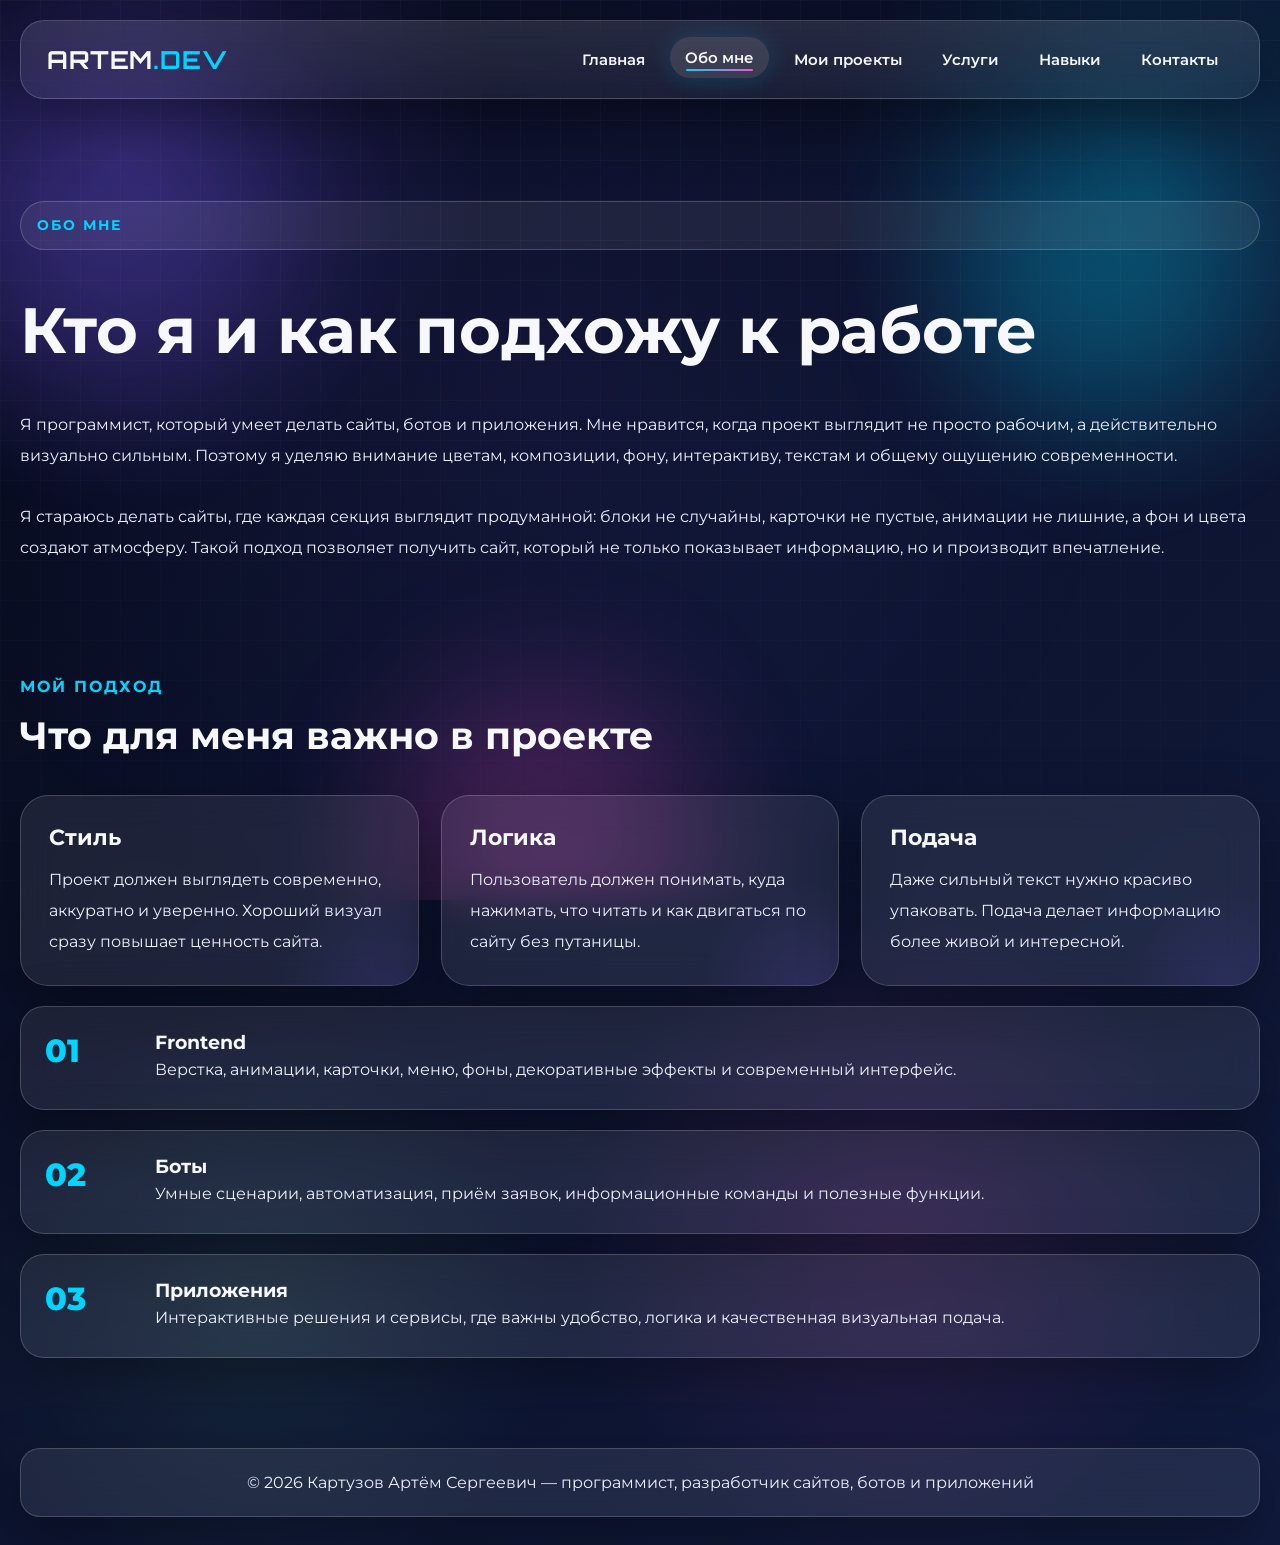
==== commit 90d56a4d: "Add files via upload" ====
--- a/about.html
+++ b/about.html
@@ -10,19 +10,9 @@
   <style>
 *{margin:0;padding:0;box-sizing:border-box}
 :root{
-  --bg:#050816;
-  --bg2:#0d1430;
-  --bg3:#101a3d;
-  --text:#f7f8ff;
-  --muted:#c7d2ff;
-  --accent1:#7a5cff;
-  --accent2:#00d5ff;
-  --accent3:#ff4fd2;
-  --accent4:#7dffb3;
-  --glass:rgba(255,255,255,.08);
-  --glass-strong:rgba(255,255,255,.12);
-  --border:rgba(255,255,255,.18);
-  --shadow:0 20px 60px rgba(0,0,0,.35);
+  --bg:#050816;--bg2:#0d1430;--bg3:#101a3d;--text:#f7f8ff;--muted:#c7d2ff;
+  --accent1:#7a5cff;--accent2:#00d5ff;--accent3:#ff4fd2;--accent4:#7dffb3;
+  --glass:rgba(255,255,255,.08);--border:rgba(255,255,255,.18);--shadow:0 20px 60px rgba(0,0,0,.35)
 }
 html{scroll-behavior:smooth}
 body{
@@ -33,197 +23,140 @@
     radial-gradient(circle at 70% 80%, rgba(255,79,210,.12), transparent 22%),
     radial-gradient(circle at 20% 85%, rgba(125,255,179,.08), transparent 18%),
     linear-gradient(135deg,var(--bg),var(--bg2),var(--bg3));
-  color:var(--text);
-  min-height:100vh;
-  overflow-x:hidden;
+  color:var(--text);min-height:100vh;overflow-x:hidden
 }
 .bg-animation{
-  position:fixed; inset:0; z-index:-4;
+  position:fixed;inset:0;z-index:-4;
   background:
     radial-gradient(circle at 20% 20%, rgba(122,92,255,.08), transparent 25%),
     radial-gradient(circle at 80% 30%, rgba(0,213,255,.07), transparent 25%),
     radial-gradient(circle at 50% 80%, rgba(255,79,210,.07), transparent 28%);
-  background-size:200% 200%;
-  animation:bgShift 14s ease infinite;
+  background-size:200% 200%;animation:bgShift 14s ease infinite
 }
 .grid-overlay{
-  position:fixed; inset:0; z-index:-3; pointer-events:none;
-  background-image:
-    linear-gradient(rgba(255,255,255,.03) 1px, transparent 1px),
-    linear-gradient(90deg, rgba(255,255,255,.03) 1px, transparent 1px);
-  background-size:40px 40px;
-  mask-image:linear-gradient(to bottom, rgba(0,0,0,.9), rgba(0,0,0,.35));
-}
-.orbs{position:fixed; inset:0; z-index:-2; overflow:hidden; pointer-events:none}
-.orb{
-  position:absolute; border-radius:50%; filter:blur(70px); opacity:.22; animation:floatOrb 16s ease-in-out infinite;
-}
+  position:fixed;inset:0;z-index:-3;pointer-events:none;
+  background-image:linear-gradient(rgba(255,255,255,.03) 1px, transparent 1px),linear-gradient(90deg, rgba(255,255,255,.03) 1px, transparent 1px);
+  background-size:40px 40px;mask-image:linear-gradient(to bottom, rgba(0,0,0,.9), rgba(0,0,0,.35))
+}
+.orbs{position:fixed;inset:0;z-index:-2;overflow:hidden;pointer-events:none}
+.orb{position:absolute;border-radius:50%;filter:blur(70px);opacity:.22;animation:floatOrb 16s ease-in-out infinite}
 .orb1{width:340px;height:340px;left:-60px;top:50px;background:var(--accent1)}
 .orb2{width:280px;height:280px;right:40px;top:140px;background:var(--accent2);animation-delay:-4s}
 .orb3{width:320px;height:320px;left:30%;bottom:-100px;background:var(--accent3);animation-delay:-8s}
-.glass{
-  background:var(--glass);
-  backdrop-filter:blur(18px);
-  -webkit-backdrop-filter:blur(18px);
-  border:1px solid var(--border);
-  box-shadow:var(--shadow);
-}
+.glass{background:var(--glass);backdrop-filter:blur(18px);-webkit-backdrop-filter:blur(18px);border:1px solid var(--border);box-shadow:var(--shadow)}
 .header{
-  width:calc(100% - 40px); max-width:1240px; margin:20px auto 0;
-  border-radius:24px; padding:18px 26px; display:flex; justify-content:space-between;
-  align-items:center; position:sticky; top:14px; z-index:50;
-  background:linear-gradient(180deg, rgba(255,255,255,.11), rgba(255,255,255,.06));
+  width:calc(100% - 40px);max-width:1260px;margin:20px auto 0;border-radius:24px;padding:18px 26px;
+  display:flex;justify-content:space-between;align-items:center;position:sticky;top:14px;z-index:50;
+  background:linear-gradient(180deg, rgba(255,255,255,.11), rgba(255,255,255,.06))
 }
 .logo{font-family:'Orbitron',sans-serif;font-size:1.55rem;font-weight:700;letter-spacing:1px}
 .logo span{color:var(--accent2)}
-.nav{display:flex;gap:12px;flex-wrap:wrap}
+.nav{display:flex;gap:10px;flex-wrap:wrap;justify-content:center}
 .nav a{
-  color:var(--text);text-decoration:none;padding:11px 17px;border-radius:999px;transition:.35s ease;
-  position:relative;font-weight:600
+  color:var(--text);text-decoration:none;padding:11px 15px;border-radius:999px;transition:.35s ease;position:relative;
+  font-weight:600;font-size:.95rem
 }
 .nav a::after{
   content:"";position:absolute;left:16px;right:16px;bottom:7px;height:2px;border-radius:10px;
-  background:linear-gradient(90deg,var(--accent2),var(--accent3));transform:scaleX(0);transform-origin:center;transition:.35s ease
-}
-.nav a:hover,.nav a.active{
-  background:rgba(255,255,255,.12);transform:translateY(-2px);box-shadow:0 0 25px rgba(0,213,255,.18)
-}
+  background:linear-gradient(90deg,var(--accent2),var(--accent3));transform:scaleX(0);transition:.35s ease
+}
+.nav a:hover,.nav a.active{background:rgba(255,255,255,.12);transform:translateY(-2px);box-shadow:0 0 25px rgba(0,213,255,.18)}
 .nav a:hover::after,.nav a.active::after{transform:scaleX(1)}
-main{width:min(1240px, calc(100% - 40px)); margin:44px auto 90px}
-.hero,.page-hero{
-  display:grid;grid-template-columns:1.18fr .82fr;gap:30px;align-items:center;min-height:80vh
-}
+main{width:min(1260px, calc(100% - 40px));margin:44px auto 90px}
+.hero,.page-hero{display:grid;grid-template-columns:1.18fr .82fr;gap:30px;align-items:center;min-height:80vh}
 .page-hero{grid-template-columns:1fr;min-height:auto;padding:58px 0 16px}
-.hero-badge,.mini-badge{
-  display:inline-block;padding:10px 16px;border-radius:999px;
-  border:1px solid rgba(255,255,255,.18);background:rgba(255,255,255,.07);
-  color:var(--accent2);font-size:.88rem;font-weight:700;letter-spacing:2px;margin-bottom:18px
-}
-.hero h1,.page-hero h1{font-size:clamp(2.5rem,5vw,5.2rem);line-height:1.02;margin-bottom:16px}
-.hero h1 span{
+.hero-badge{
+  display:inline-block;padding:10px 16px;border-radius:999px;border:1px solid rgba(255,255,255,.18);
+  background:rgba(255,255,255,.07);color:var(--accent2);font-size:.88rem;font-weight:700;letter-spacing:2px;margin-bottom:18px
+}
+.hero h1,.page-hero h1{font-size:clamp(2.4rem,5vw,5.1rem);line-height:1.02;margin-bottom:16px}
+.hero h1 span,.gradient-text{
   background:linear-gradient(90deg,var(--accent2),var(--accent3),#ffffff,var(--accent4));
   -webkit-background-clip:text;-webkit-text-fill-color:transparent;background-size:250% auto;animation:shine 6s linear infinite
 }
 .hero h2{font-size:clamp(1.2rem,2.2vw,2rem);color:var(--muted);margin-bottom:18px}
-.hero-description,.page-hero p,.service-card p,.project-card p,.about-box p,.stat p,.cta p,.timeline-item p,.slide p,.feature-panel p,.text-block p,.contact-card p{
-  font-size:1.02rem;line-height:1.9;color:#edf0ff
-}
-.hero-buttons{display:flex;gap:16px;flex-wrap:wrap;margin-top:28px}
+p,.lead,.card p,.service-card p,.project-card p,.timeline-item p,.detail-list li,.cta p{font-size:1.02rem;line-height:1.9;color:#edf0ff}
+.hero-buttons,.chip-row{display:flex;gap:14px;flex-wrap:wrap;margin-top:26px}
 .btn{
-  display:inline-flex;align-items:center;justify-content:center;gap:8px;text-decoration:none;
-  padding:14px 24px;border-radius:16px;font-weight:700;transition:transform .35s ease, box-shadow .35s ease, background .35s ease
+  display:inline-flex;align-items:center;justify-content:center;gap:8px;text-decoration:none;padding:14px 24px;border-radius:16px;
+  font-weight:700;transition:transform .35s ease, box-shadow .35s ease, background .35s ease
 }
 .btn:hover{transform:translateY(-4px) scale(1.02)}
 .btn-primary{background:linear-gradient(135deg,var(--accent1),var(--accent2));color:#fff;box-shadow:0 12px 30px rgba(0,213,255,.22)}
 .btn-secondary{background:rgba(255,255,255,.09);color:#fff;border:1px solid rgba(255,255,255,.16)}
-.hero-card{
-  border-radius:30px;padding:34px;min-height:350px;display:flex;flex-direction:column;justify-content:center;gap:16px;position:relative;overflow:hidden
-}
-.hero-card::before{
-  content:"";position:absolute;inset:-2px;background:conic-gradient(from 180deg, transparent, rgba(0,213,255,.3), transparent, rgba(255,79,210,.25), transparent);
-  filter:blur(16px);opacity:.75
-}
-.hero-card > *{position:relative}
+.hero-card,.card,.service-card,.project-card,.detail-card,.cta,.faq-item,.contact-card{
+  border-radius:28px;padding:28px;position:relative;overflow:hidden
+}
+.hero-card{min-height:360px;display:flex;flex-direction:column;justify-content:center;gap:16px}
+.hero-card::before,.project-card::before,.card::before,.service-card::before,.detail-card::before,.faq-item::before,.contact-card::before{
+  content:"";position:absolute;inset:auto -20% -60% auto;width:220px;height:220px;border-radius:50%;
+  background:radial-gradient(circle, rgba(122,92,255,.12), transparent 70%);pointer-events:none
+}
 .code-line{font-family:'Orbitron',sans-serif;font-size:clamp(1.2rem,2vw,1.65rem);opacity:.98}
 .code-line.accent{color:var(--accent2);text-shadow:0 0 20px rgba(0,213,255,.45)}
-.stats,.cards-grid,.projects-grid,.about-grid,.feature-grid,.text-grid{
-  display:grid;grid-template-columns:repeat(3,1fr);gap:22px;margin-top:36px
-}
-.projects-grid{grid-template-columns:repeat(2,1fr)}
-.stat,.service-card,.project-card,.about-box,.feature-panel,.text-block,.contact-card{
-  border-radius:26px;padding:28px;position:relative;overflow:hidden
-}
-.stat h3,.service-card h3,.project-card h2,.about-box h2,.timeline-item h3,.cta h2,.slide h3,.feature-panel h3,.text-block h3,.contact-card h3{
-  margin-bottom:14px;font-size:1.35rem
-}
-.section-title{margin-top:96px;margin-bottom:20px}
-.section-title.compact{margin-top:0}
+.grid-3,.grid-2,.projects-grid,.services-grid,.contact-grid{display:grid;gap:22px;margin-top:36px}
+.grid-3,.services-grid{grid-template-columns:repeat(3,1fr)}
+.grid-2,.contact-grid{grid-template-columns:repeat(2,1fr)}
+.projects-grid{grid-template-columns:repeat(3,1fr)}
+.card h3,.service-card h3,.project-card h2,.detail-card h2,.faq-item h3,.cta h2{margin-bottom:14px;font-size:1.35rem}
+.section-title{margin-top:92px;margin-bottom:20px}
 .section-title p{color:var(--accent2);letter-spacing:2px;font-weight:700;margin-bottom:10px}
 .section-title h2{font-size:clamp(2rem,3vw,3.1rem)}
 .icon{font-size:2rem;margin-bottom:14px}
+.project-thumb{
+  width:86px;height:86px;border-radius:22px;display:grid;place-items:center;font-size:2.2rem;margin-bottom:18px;
+  background:rgba(255,255,255,.09);border:1px solid rgba(255,255,255,.16)
+}
+.project-glow{
+  position:absolute;inset:auto -50px -50px auto;width:180px;height:180px;
+  background:radial-gradient(circle, rgba(0,213,255,.36), transparent 70%);filter:blur(10px)
+}
+.tag{
+  display:inline-flex;padding:10px 14px;border-radius:999px;background:rgba(255,255,255,.08);
+  border:1px solid rgba(255,255,255,.14);font-size:.92rem
+}
 .hover-lift{transition:transform .45s ease, box-shadow .45s ease, border-color .45s ease}
-.hover-lift:hover{
-  transform:translateY(-10px) scale(1.01);
-  box-shadow:0 20px 50px rgba(0,0,0,.35),0 0 30px rgba(111,91,255,.18);
-  border-color:rgba(255,255,255,.3)
-}
+.hover-lift:hover{transform:translateY(-10px) scale(1.01);box-shadow:0 20px 50px rgba(0,0,0,.35),0 0 30px rgba(111,91,255,.18);border-color:rgba(255,255,255,.3)}
 .reveal{opacity:0;transform:translateY(42px);transition:opacity .9s ease,transform .9s ease}
 .reveal.visible{opacity:1;transform:translateY(0)}
 .floating{animation:floatCard 5s ease-in-out infinite}
-.quotes-section,.cta,.slider,.contact-card{
-  border-radius:30px
-}
-.quotes-section,.cta{margin-top:96px;padding:34px;text-align:center}
-.quote-box{
-  min-height:96px;display:flex;align-items:center;justify-content:center;text-align:center;padding:18px;
-  font-size:1.38rem;line-height:1.6;color:#fff;transition:.4s ease
-}
-.slider-section{margin-top:96px}
-.slider{display:grid;grid-template-columns:64px 1fr 64px;align-items:center;gap:20px;padding:26px}
-.slides{overflow:hidden;min-height:210px;position:relative}
-.slide{display:none;text-align:center;padding:20px}
-.slide.active{display:block;animation:fadeIn .6s ease}
-.slider-btn{
-  border:none;cursor:pointer;border-radius:18px;height:64px;font-size:2rem;background:rgba(255,255,255,.08);
-  color:#fff;border:1px solid rgba(255,255,255,.15);transition:.3s ease
-}
-.slider-btn:hover{transform:scale(1.06);background:rgba(255,255,255,.14)}
-.timeline{margin-top:96px}
-.timeline-list{display:flex;flex-direction:column;gap:20px}
+.timeline-list{display:flex;flex-direction:column;gap:20px;margin-top:20px}
 .timeline-item{display:grid;grid-template-columns:90px 1fr;gap:20px;padding:24px;border-radius:24px}
 .timeline-item span{font-size:2rem;font-weight:800;color:var(--accent2)}
-.project-card{min-height:350px}
-.project-glow{
-  position:absolute;inset:auto -50px -50px auto;width:180px;height:180px;
-  background:radial-gradient(circle, rgba(0,213,255,.36), transparent 70%);filter:blur(10px)
-}
-.project-image.emoji{
-  width:84px;height:84px;display:grid;place-items:center;font-size:2.2rem;border-radius:20px;margin-bottom:18px;
-  background:rgba(255,255,255,.09);border:1px solid rgba(255,255,255,.16)
-}
-.feature-panel{
-  background:linear-gradient(180deg, rgba(255,255,255,.1), rgba(255,255,255,.05));
-}
-.text-block::before,.service-card::before,.stat::before,.about-box::before,.project-card::before,.feature-panel::before,.contact-card::before{
-  content:"";position:absolute;inset:auto -20% -60% auto;width:220px;height:220px;border-radius:50%;
-  background:radial-gradient(circle, rgba(122,92,255,.12), transparent 70%);pointer-events:none
-}
-.contact-wrap{display:grid;grid-template-columns:1fr 1fr;gap:22px;margin-top:36px}
+.cta{text-align:center;margin-top:92px}
+.footer{width:min(1260px, calc(100% - 40px));margin:0 auto 28px;border-radius:20px;text-align:center;padding:18px;color:#dbe2ff}
+.scroll-top{
+  position:fixed;right:20px;bottom:20px;width:56px;height:56px;border:none;border-radius:50%;font-size:1.4rem;cursor:pointer;color:#fff;
+  z-index:120;background:linear-gradient(135deg,var(--accent1),var(--accent2));box-shadow:0 10px 30px rgba(0,213,255,.25);
+  opacity:0;pointer-events:none;transform:translateY(20px);transition:.3s ease
+}
+.scroll-top.show{opacity:1;pointer-events:auto;transform:translateY(0)}
+.detail-hero{display:grid;grid-template-columns:1fr 1fr;gap:24px;align-items:stretch}
+.preview-box{
+  min-height:320px;border-radius:28px;padding:30px;display:flex;align-items:center;justify-content:center;text-align:center;
+  background:
+    radial-gradient(circle at top left, rgba(0,213,255,.22), transparent 30%),
+    radial-gradient(circle at bottom right, rgba(255,79,210,.16), transparent 30%),
+    rgba(255,255,255,.06);
+  border:1px solid rgba(255,255,255,.14)
+}
+.preview-box .big-icon{font-size:5rem}
+.detail-list{margin:16px 0 0 18px}
+.detail-list li{margin-bottom:10px}
 .contact-list{display:flex;flex-direction:column;gap:14px;margin-top:12px}
-.contact-item{
-  padding:14px 16px;border-radius:18px;background:rgba(255,255,255,.08);border:1px solid rgba(255,255,255,.14)
-}
-.contact-lines{display:flex;gap:14px;justify-content:center;flex-wrap:wrap;margin:18px 0 24px}
-.contact-lines span,.stack span{
-  padding:12px 18px;border-radius:999px;background:rgba(255,255,255,.08);border:1px solid rgba(255,255,255,.14)
-}
-.stack{display:flex;gap:10px;flex-wrap:wrap;margin-top:16px}
-.footer{
-  width:min(1240px, calc(100% - 40px));margin:0 auto 28px;border-radius:20px;text-align:center;padding:18px;color:#dbe2ff
-}
-.inner-page{padding-top:28px}
-.scroll-top{
-  position:fixed;right:20px;bottom:20px;width:56px;height:56px;border:none;border-radius:50%;
-  font-size:1.4rem;cursor:pointer;color:#fff;z-index:120;background:linear-gradient(135deg,var(--accent1),var(--accent2));
-  box-shadow:0 10px 30px rgba(0,213,255,.25);opacity:0;pointer-events:none;transform:translateY(20px);transition:.3s ease
-}
-.scroll-top.show{opacity:1;pointer-events:auto;transform:translateY(0)}
+.contact-item{padding:14px 16px;border-radius:18px;background:rgba(255,255,255,.08);border:1px solid rgba(255,255,255,.14)}
 @keyframes bgShift{0%{background-position:0% 50%}50%{background-position:100% 50%}100%{background-position:0% 50%}}
 @keyframes floatCard{0%,100%{transform:translateY(0)}50%{transform:translateY(-14px)}}
 @keyframes shine{0%{background-position:0% center}100%{background-position:250% center}}
-@keyframes fadeIn{from{opacity:0;transform:translateY(10px)}to{opacity:1;transform:translateY(0)}}
 @keyframes floatOrb{0%,100%{transform:translate(0,0) scale(1)}50%{transform:translate(35px,-30px) scale(1.08)}}
-@media (max-width:1020px){
-  .hero,.stats,.cards-grid,.about-grid,.projects-grid,.feature-grid,.text-grid,.contact-wrap{grid-template-columns:1fr}
-  .hero{min-height:auto;padding-top:26px}
-  .header{flex-direction:column;gap:14px}
-  .slider{grid-template-columns:1fr}
+@media (max-width:1100px){
+  .hero,.detail-hero,.grid-3,.grid-2,.projects-grid,.services-grid,.contact-grid{grid-template-columns:1fr}
+  .header{flex-direction:column;gap:14px}.hero{min-height:auto;padding-top:26px}
 }
 @media (max-width:640px){
-  .hero h1,.page-hero h1{font-size:2.15rem}
-  .hero-card,.stat,.service-card,.project-card,.about-box,.timeline-item,.cta,.quotes-section,.feature-panel,.text-block,.contact-card{padding:22px}
+  .hero h1,.page-hero h1{font-size:2.1rem}
+  .hero-card,.card,.service-card,.project-card,.detail-card,.cta,.faq-item,.contact-card,.timeline-item{padding:22px}
   .timeline-item{grid-template-columns:1fr}
-  .nav{justify-content:center}
 }
 </style>
 </head>
@@ -236,119 +169,34 @@
     <div class="orb orb3"></div>
   </div>
   <button class="scroll-top" id="scrollTopBtn" aria-label="Наверх">↑</button>
-
   <header class="header glass">
     <div class="logo">ARTEM<span>.DEV</span></div>
-    <nav class="nav">
-      <a href="index.html" >Главная</a>
-      <a href="about.html" class="active">Обо мне</a>
-      <a href="projects.html" >Мои проекты</a>
-    </nav>
+    <nav class="nav"><a href="index.html">Главная</a><a href="about.html" class="active">Обо мне</a><a href="projects.html">Мои проекты</a><a href="services.html">Услуги</a><a href="skills.html">Навыки</a><a href="contacts.html">Контакты</a></nav>
   </header>
-
   
-<main class="inner-page">
+<main>
   <section class="page-hero reveal">
     <p class="hero-badge">ОБО МНЕ</p>
-    <h1>Картузов Артём Сергеевич</h1>
-    <p>Я программист, который умеет делать сайты, ботов и приложения. Мне нравится создавать проекты, где соединяются код, дизайн, визуальный стиль, современная атмосфера и удобство для пользователя. Я не люблю скучные страницы без характера, поэтому стараюсь делать интерфейсы выразительными, живыми и запоминающимися.</p>
-    <p>Для меня важно, чтобы проект не просто работал, а производил впечатление. Когда пользователь открывает сайт, он должен сразу почувствовать уровень: красивые цвета, уверенная композиция, понятный текст, насыщенный фон, аккуратная анимация и сильная подача. Именно это отличает обычную страницу от качественного цифрового продукта.</p>
-    <p>Мне нравится работать с визуально насыщенными решениями, но при этом сохранять удобство. Я стараюсь, чтобы каждое решение было не только красивым, но и логичным, понятным и готовым к реальному использованию.</p>
+    <h1>Кто я и как подхожу к работе</h1>
+    <p>Я программист, который умеет делать сайты, ботов и приложения. Мне нравится, когда проект выглядит не просто рабочим, а действительно визуально сильным. Поэтому я уделяю внимание цветам, композиции, фону, интерактиву, текстам и общему ощущению современности.</p>
+    <p>Я стараюсь делать сайты, где каждая секция выглядит продуманной: блоки не случайны, карточки не пустые, анимации не лишние, а фон и цвета создают атмосферу. Такой подход позволяет получить сайт, который не только показывает информацию, но и производит впечатление.</p>
   </section>
-
-  <section class="about-grid reveal">
-    <div class="glass about-box hover-lift">
-      <h2>Мой подход</h2>
-      <p>В каждом проекте я стремлюсь соединить техническую часть и визуальную подачу. Код должен быть рабочим, интерфейс — понятным, а общий стиль — сильным и современным. Такой баланс помогает делать проекты, которые действительно хочется смотреть и использовать.</p>
-    </div>
-    <div class="glass about-box hover-lift">
-      <h2>Что я создаю</h2>
-      <p>Я разрабатываю сайты, лендинги, многостраничные проекты, телеграм-ботов, интерфейсы и цифровые решения, которые можно использовать для бизнеса, личного бренда, презентации услуг или запуска онлайн-продукта.</p>
-    </div>
-    <div class="glass about-box hover-lift">
-      <h2>Почему это важно</h2>
-      <p>Сегодня конкуренция высокая, и простого наличия сайта уже недостаточно. Важно, чтобы проект выглядел уверенно, отличался от шаблонов и вызывал доверие с первых секунд. Именно на это я и делаю акцент.</p>
-    </div>
+  <section class="section-title reveal"><p>МОЙ ПОДХОД</p><h2>Что для меня важно в проекте</h2></section>
+  <section class="grid-3 reveal">
+    <div class="card glass hover-lift"><h3>Стиль</h3><p>Проект должен выглядеть современно, аккуратно и уверенно. Хороший визуал сразу повышает ценность сайта.</p></div>
+    <div class="card glass hover-lift"><h3>Логика</h3><p>Пользователь должен понимать, куда нажимать, что читать и как двигаться по сайту без путаницы.</p></div>
+    <div class="card glass hover-lift"><h3>Подача</h3><p>Даже сильный текст нужно красиво упаковать. Подача делает информацию более живой и интересной.</p></div>
   </section>
-
-  <section class="section-title reveal">
-    <p>МОЯ ФИЛОСОФИЯ</p>
-    <h2>Что для меня значит хороший цифровой продукт</h2>
-  </section>
-
-  <section class="text-grid reveal">
-    <div class="text-block glass hover-lift">
-      <h3>Сильная визуальная энергия</h3>
-      <p>Когда проект выглядит современно, ярко и стильно, он сразу начинает работать лучше. Визуальная энергия помогает удерживать внимание, вызывать интерес и подчеркивать уровень специалиста или бренда.</p>
-    </div>
-    <div class="text-block glass hover-lift">
-      <h3>Понятная структура</h3>
-      <p>Даже самый красивый интерфейс теряет силу, если он плохо организован. Поэтому я уделяю внимание тому, как пользователь двигается по странице, как воспринимает текст и как понимает основные смыслы.</p>
-    </div>
-    <div class="text-block glass hover-lift">
-      <h3>Атмосфера современности</h3>
-      <p>Мне нравится делать сайты, в которых чувствуется цифровая глубина: фон, свечение, анимации, контрастные элементы и ощущение движения. Всё это помогает сайту выглядеть намного богаче.</p>
-    </div>
-  </section>
-
-  <section class="timeline reveal">
-    <div class="section-title compact">
-      <p>МОИ НАПРАВЛЕНИЯ</p>
-      <h2>Основные сферы разработки</h2>
-    </div>
-    <div class="timeline-list">
-      <div class="timeline-item glass hover-lift">
-        <span>01</span>
-        <div>
-          <h3>Frontend и визуальная часть</h3>
-          <p>Красивые интерфейсы, адаптивная верстка, насыщенные эффекты, привлекательные блоки, типографика, цветовые акценты и современный внешний вид сайта.</p>
-        </div>
-      </div>
-      <div class="timeline-item glass hover-lift">
-        <span>02</span>
-        <div>
-          <h3>Боты и автоматизация</h3>
-          <p>Создание ботов для общения с клиентами, обработки команд, заявок, уведомлений, автоматизации повторяющихся действий и улучшения цифрового взаимодействия.</p>
-        </div>
-      </div>
-      <div class="timeline-item glass hover-lift">
-        <span>03</span>
-        <div>
-          <h3>Приложения и сервисы</h3>
-          <p>Разработка интерактивных решений, личных кабинетов, сервисных панелей и других интерфейсов, где важны логика, удобство и аккуратная визуальная подача.</p>
-        </div>
-      </div>
-    </div>
-  </section>
-
-  <section class="contact-wrap reveal">
-    <div class="contact-card glass hover-lift">
-      <h3>Что я ценю в проекте</h3>
-      <p>Я люблю, когда проект выглядит целостно: фон, меню, кнопки, карточки, текст и анимации работают как одна система. Тогда сайт не распадается на части, а ощущается как законченный продукт.</p>
-      <div class="stack">
-        <span>Стиль</span>
-        <span>Логика</span>
-        <span>Подача</span>
-        <span>Анимация</span>
-      </div>
-    </div>
-    <div class="contact-card glass hover-lift">
-      <h3>Что можно добавить дальше</h3>
-      <p>Этот сайт можно ещё усилить: вставить реальные проекты, контакты, форму обратной связи, иконки соцсетей, галерею работ, отзывы, достижения и отдельную страницу услуг.</p>
-      <div class="contact-list">
-        <div class="contact-item">Добавить реальные ссылки на проекты</div>
-        <div class="contact-item">Вставить Telegram, GitHub или email</div>
-        <div class="contact-item">Сделать страницу контактов</div>
-      </div>
-    </div>
+  <section class="timeline-list reveal">
+    <div class="timeline-item glass hover-lift"><span>01</span><div><h3>Frontend</h3><p>Верстка, анимации, карточки, меню, фоны, декоративные эффекты и современный интерфейс.</p></div></div>
+    <div class="timeline-item glass hover-lift"><span>02</span><div><h3>Боты</h3><p>Умные сценарии, автоматизация, приём заявок, информационные команды и полезные функции.</p></div></div>
+    <div class="timeline-item glass hover-lift"><span>03</span><div><h3>Приложения</h3><p>Интерактивные решения и сервисы, где важны удобство, логика и качественная визуальная подача.</p></div></div>
   </section>
 </main>
-
 
   <footer class="footer glass">
     <p>© 2026 Картузов Артём Сергеевич — программист, разработчик сайтов, ботов и приложений</p>
   </footer>
-
   <script>
 document.addEventListener('DOMContentLoaded', () => {
   const revealElements = document.querySelectorAll('.reveal');
@@ -387,53 +235,6 @@
     window.addEventListener('scroll', toggleButton);
     scrollTopBtn.addEventListener('click', () => window.scrollTo({ top: 0, behavior: 'smooth' }));
   }
-
-  const quotes = [
-    'Код превращает идею в продукт, а дизайн превращает продукт во впечатление.',
-    'Сильный сайт должен быть не просто полезным, а визуально запоминающимся.',
-    'Анимация делает интерфейс живым и показывает уровень проекта без слов.',
-    'Красивый фон, хорошие цвета и плавность создают ощущение дорогого цифрового продукта.',
-    'Я стараюсь делать проекты так, чтобы они выглядели современно сегодня и уверенно завтра.'
-  ];
-  const quoteBox = document.getElementById('quoteBox');
-  if (quoteBox) {
-    let quoteIndex = 0;
-    setInterval(() => {
-      quoteBox.style.opacity = '0';
-      quoteBox.style.transform = 'translateY(10px)';
-      setTimeout(() => {
-        quoteIndex = (quoteIndex + 1) % quotes.length;
-        quoteBox.textContent = quotes[quoteIndex];
-        quoteBox.style.opacity = '1';
-        quoteBox.style.transform = 'translateY(0)';
-      }, 260);
-    }, 3400);
-  }
-
-  const slides = document.querySelectorAll('.slide');
-  const prevBtn = document.getElementById('prevSlide');
-  const nextBtn = document.getElementById('nextSlide');
-  if (slides.length) {
-    let currentSlide = 0;
-    const showSlide = index => slides.forEach((slide, i) => slide.classList.toggle('active', i === index));
-    const nextSlide = () => { currentSlide = (currentSlide + 1) % slides.length; showSlide(currentSlide); };
-    const prevSlide = () => { currentSlide = (currentSlide - 1 + slides.length) % slides.length; showSlide(currentSlide); };
-    if (nextBtn) nextBtn.addEventListener('click', nextSlide);
-    if (prevBtn) prevBtn.addEventListener('click', prevSlide);
-    setInterval(nextSlide, 4200);
-  }
-
-  const titles = document.querySelectorAll('.type-text');
-  titles.forEach(el => {
-    const text = el.getAttribute('data-text') || el.textContent;
-    el.textContent = '';
-    let i = 0;
-    const writer = setInterval(() => {
-      el.textContent += text.charAt(i);
-      i++;
-      if (i >= text.length) clearInterval(writer);
-    }, 35);
-  });
 
   const createParticle = () => {
     const particle = document.createElement('span');
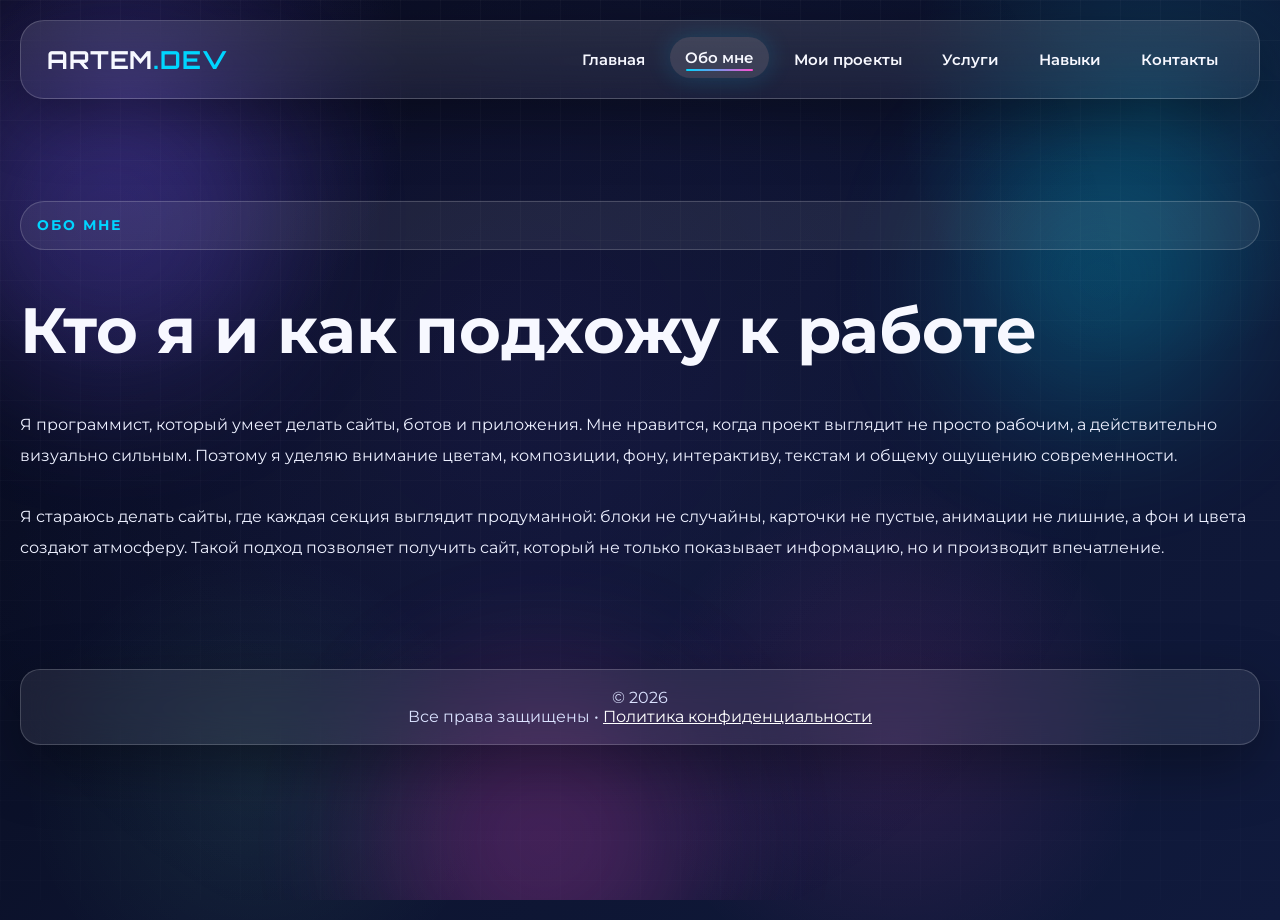
==== commit dcf8f6ab: "Add files via upload" ====
--- a/about.html
+++ b/about.html
@@ -75,7 +75,7 @@
   -webkit-background-clip:text;-webkit-text-fill-color:transparent;background-size:250% auto;animation:shine 6s linear infinite
 }
 .hero h2{font-size:clamp(1.2rem,2.2vw,2rem);color:var(--muted);margin-bottom:18px}
-p,.lead,.card p,.service-card p,.project-card p,.timeline-item p,.detail-list li,.cta p{font-size:1.02rem;line-height:1.9;color:#edf0ff}
+p,.lead,.card p,.service-card p,.project-card p,.timeline-item p,.detail-list li,.cta p,.policy-card li{font-size:1.02rem;line-height:1.9;color:#edf0ff}
 .hero-buttons,.chip-row{display:flex;gap:14px;flex-wrap:wrap;margin-top:26px}
 .btn{
   display:inline-flex;align-items:center;justify-content:center;gap:8px;text-decoration:none;padding:14px 24px;border-radius:16px;
@@ -84,21 +84,22 @@
 .btn:hover{transform:translateY(-4px) scale(1.02)}
 .btn-primary{background:linear-gradient(135deg,var(--accent1),var(--accent2));color:#fff;box-shadow:0 12px 30px rgba(0,213,255,.22)}
 .btn-secondary{background:rgba(255,255,255,.09);color:#fff;border:1px solid rgba(255,255,255,.16)}
-.hero-card,.card,.service-card,.project-card,.detail-card,.cta,.faq-item,.contact-card{
+.hero-card,.card,.service-card,.project-card,.detail-card,.contact-card,.policy-card{
   border-radius:28px;padding:28px;position:relative;overflow:hidden
 }
 .hero-card{min-height:360px;display:flex;flex-direction:column;justify-content:center;gap:16px}
-.hero-card::before,.project-card::before,.card::before,.service-card::before,.detail-card::before,.faq-item::before,.contact-card::before{
+.hero-card::before,.project-card::before,.card::before,.service-card::before,.detail-card::before,.contact-card::before,.policy-card::before{
   content:"";position:absolute;inset:auto -20% -60% auto;width:220px;height:220px;border-radius:50%;
   background:radial-gradient(circle, rgba(122,92,255,.12), transparent 70%);pointer-events:none
 }
 .code-line{font-family:'Orbitron',sans-serif;font-size:clamp(1.2rem,2vw,1.65rem);opacity:.98}
 .code-line.accent{color:var(--accent2);text-shadow:0 0 20px rgba(0,213,255,.45)}
-.grid-3,.grid-2,.projects-grid,.services-grid,.contact-grid{display:grid;gap:22px;margin-top:36px}
+.grid-3,.grid-2,.projects-grid,.services-grid,.contact-grid,.policy-grid{display:grid;gap:22px;margin-top:36px}
 .grid-3,.services-grid{grid-template-columns:repeat(3,1fr)}
 .grid-2,.contact-grid{grid-template-columns:repeat(2,1fr)}
 .projects-grid{grid-template-columns:repeat(3,1fr)}
-.card h3,.service-card h3,.project-card h2,.detail-card h2,.faq-item h3,.cta h2{margin-bottom:14px;font-size:1.35rem}
+.policy-grid{grid-template-columns:1fr}
+.card h3,.service-card h3,.project-card h2,.detail-card h2,.policy-card h2{margin-bottom:14px;font-size:1.35rem}
 .section-title{margin-top:92px;margin-bottom:20px}
 .section-title p{color:var(--accent2);letter-spacing:2px;font-weight:700;margin-bottom:10px}
 .section-title h2{font-size:clamp(2rem,3vw,3.1rem)}
@@ -123,8 +124,11 @@
 .timeline-list{display:flex;flex-direction:column;gap:20px;margin-top:20px}
 .timeline-item{display:grid;grid-template-columns:90px 1fr;gap:20px;padding:24px;border-radius:24px}
 .timeline-item span{font-size:2rem;font-weight:800;color:var(--accent2)}
-.cta{text-align:center;margin-top:92px}
-.footer{width:min(1260px, calc(100% - 40px));margin:0 auto 28px;border-radius:20px;text-align:center;padding:18px;color:#dbe2ff}
+.footer{
+  width:min(1260px, calc(100% - 40px));margin:0 auto 28px;border-radius:20px;text-align:center;padding:18px;color:#dbe2ff
+}
+.footer-line{display:block}
+.footer a{color:#fff}
 .scroll-top{
   position:fixed;right:20px;bottom:20px;width:56px;height:56px;border:none;border-radius:50%;font-size:1.4rem;cursor:pointer;color:#fff;
   z-index:120;background:linear-gradient(135deg,var(--accent1),var(--accent2));box-shadow:0 10px 30px rgba(0,213,255,.25);
@@ -141,10 +145,11 @@
   border:1px solid rgba(255,255,255,.14)
 }
 .preview-box .big-icon{font-size:5rem}
-.detail-list{margin:16px 0 0 18px}
-.detail-list li{margin-bottom:10px}
+.detail-list,.policy-card ul{margin:16px 0 0 18px}
+.detail-list li,.policy-card li{margin-bottom:10px}
 .contact-list{display:flex;flex-direction:column;gap:14px;margin-top:12px}
 .contact-item{padding:14px 16px;border-radius:18px;background:rgba(255,255,255,.08);border:1px solid rgba(255,255,255,.14)}
+.note{margin-top:24px;padding:18px;border-radius:18px;background:rgba(255,255,255,.06);border:1px solid rgba(255,255,255,.12)}
 @keyframes bgShift{0%{background-position:0% 50%}50%{background-position:100% 50%}100%{background-position:0% 50%}}
 @keyframes floatCard{0%,100%{transform:translateY(0)}50%{transform:translateY(-14px)}}
 @keyframes shine{0%{background-position:0% center}100%{background-position:250% center}}
@@ -155,7 +160,7 @@
 }
 @media (max-width:640px){
   .hero h1,.page-hero h1{font-size:2.1rem}
-  .hero-card,.card,.service-card,.project-card,.detail-card,.cta,.faq-item,.contact-card,.timeline-item{padding:22px}
+  .hero-card,.card,.service-card,.project-card,.detail-card,.contact-card,.policy-card,.timeline-item{padding:22px}
   .timeline-item{grid-template-columns:1fr}
 }
 </style>
@@ -181,22 +186,14 @@
     <p>Я программист, который умеет делать сайты, ботов и приложения. Мне нравится, когда проект выглядит не просто рабочим, а действительно визуально сильным. Поэтому я уделяю внимание цветам, композиции, фону, интерактиву, текстам и общему ощущению современности.</p>
     <p>Я стараюсь делать сайты, где каждая секция выглядит продуманной: блоки не случайны, карточки не пустые, анимации не лишние, а фон и цвета создают атмосферу. Такой подход позволяет получить сайт, который не только показывает информацию, но и производит впечатление.</p>
   </section>
-  <section class="section-title reveal"><p>МОЙ ПОДХОД</p><h2>Что для меня важно в проекте</h2></section>
-  <section class="grid-3 reveal">
-    <div class="card glass hover-lift"><h3>Стиль</h3><p>Проект должен выглядеть современно, аккуратно и уверенно. Хороший визуал сразу повышает ценность сайта.</p></div>
-    <div class="card glass hover-lift"><h3>Логика</h3><p>Пользователь должен понимать, куда нажимать, что читать и как двигаться по сайту без путаницы.</p></div>
-    <div class="card glass hover-lift"><h3>Подача</h3><p>Даже сильный текст нужно красиво упаковать. Подача делает информацию более живой и интересной.</p></div>
-  </section>
-  <section class="timeline-list reveal">
-    <div class="timeline-item glass hover-lift"><span>01</span><div><h3>Frontend</h3><p>Верстка, анимации, карточки, меню, фоны, декоративные эффекты и современный интерфейс.</p></div></div>
-    <div class="timeline-item glass hover-lift"><span>02</span><div><h3>Боты</h3><p>Умные сценарии, автоматизация, приём заявок, информационные команды и полезные функции.</p></div></div>
-    <div class="timeline-item glass hover-lift"><span>03</span><div><h3>Приложения</h3><p>Интерактивные решения и сервисы, где важны удобство, логика и качественная визуальная подача.</p></div></div>
-  </section>
 </main>
 
+  
   <footer class="footer glass">
-    <p>© 2026 Картузов Артём Сергеевич — программист, разработчик сайтов, ботов и приложений</p>
+    <span class="footer-line">© 2026</span>
+    <span class="footer-line">Все права защищены • <a href="privacy.html">Политика конфиденциальности</a></span>
   </footer>
+
   <script>
 document.addEventListener('DOMContentLoaded', () => {
   const revealElements = document.querySelectorAll('.reveal');
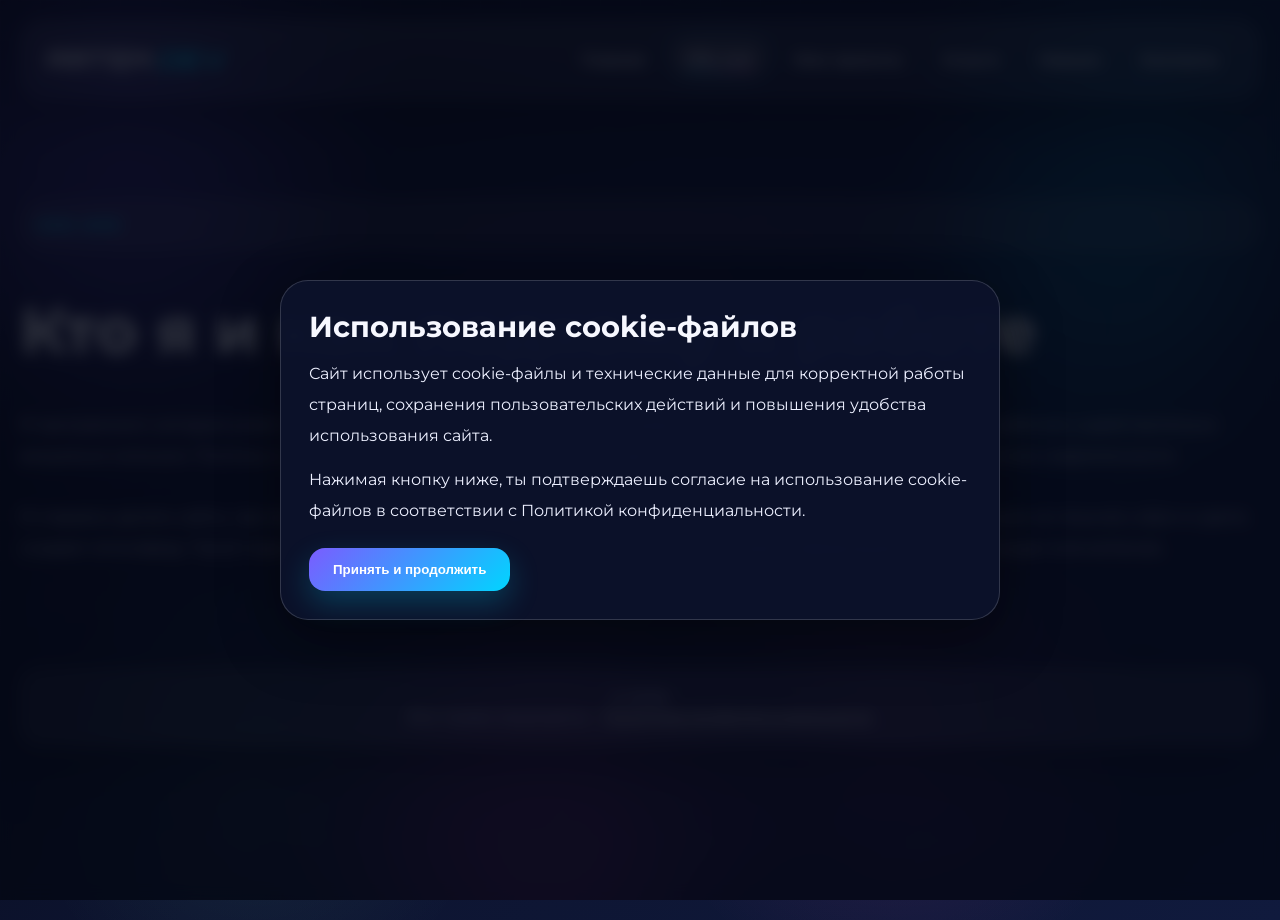
==== commit 9777fe76: "Add files via upload" ====
--- a/about.html
+++ b/about.html
@@ -25,6 +25,7 @@
     linear-gradient(135deg,var(--bg),var(--bg2),var(--bg3));
   color:var(--text);min-height:100vh;overflow-x:hidden
 }
+body.cookies-locked{overflow:hidden}
 .bg-animation{
   position:fixed;inset:0;z-index:-4;
   background:
@@ -75,31 +76,31 @@
   -webkit-background-clip:text;-webkit-text-fill-color:transparent;background-size:250% auto;animation:shine 6s linear infinite
 }
 .hero h2{font-size:clamp(1.2rem,2.2vw,2rem);color:var(--muted);margin-bottom:18px}
-p,.lead,.card p,.service-card p,.project-card p,.timeline-item p,.detail-list li,.cta p,.policy-card li{font-size:1.02rem;line-height:1.9;color:#edf0ff}
-.hero-buttons,.chip-row{display:flex;gap:14px;flex-wrap:wrap;margin-top:26px}
+p,.lead,.card p,.service-card p,.project-card p,.timeline-item p,.detail-list li,.policy-card li,.feature-card p,.long-card p{font-size:1.02rem;line-height:1.9;color:#edf0ff}
+.hero-buttons,.chip-row,.info-pills{display:flex;gap:14px;flex-wrap:wrap;margin-top:26px}
 .btn{
   display:inline-flex;align-items:center;justify-content:center;gap:8px;text-decoration:none;padding:14px 24px;border-radius:16px;
-  font-weight:700;transition:transform .35s ease, box-shadow .35s ease, background .35s ease
+  font-weight:700;transition:transform .35s ease, box-shadow .35s ease, background .35s ease;border:none;cursor:pointer
 }
 .btn:hover{transform:translateY(-4px) scale(1.02)}
 .btn-primary{background:linear-gradient(135deg,var(--accent1),var(--accent2));color:#fff;box-shadow:0 12px 30px rgba(0,213,255,.22)}
 .btn-secondary{background:rgba(255,255,255,.09);color:#fff;border:1px solid rgba(255,255,255,.16)}
-.hero-card,.card,.service-card,.project-card,.detail-card,.contact-card,.policy-card{
+.hero-card,.card,.service-card,.project-card,.detail-card,.contact-card,.policy-card,.feature-card,.long-card{
   border-radius:28px;padding:28px;position:relative;overflow:hidden
 }
 .hero-card{min-height:360px;display:flex;flex-direction:column;justify-content:center;gap:16px}
-.hero-card::before,.project-card::before,.card::before,.service-card::before,.detail-card::before,.contact-card::before,.policy-card::before{
+.hero-card::before,.project-card::before,.card::before,.service-card::before,.detail-card::before,.contact-card::before,.policy-card::before,.feature-card::before,.long-card::before{
   content:"";position:absolute;inset:auto -20% -60% auto;width:220px;height:220px;border-radius:50%;
   background:radial-gradient(circle, rgba(122,92,255,.12), transparent 70%);pointer-events:none
 }
 .code-line{font-family:'Orbitron',sans-serif;font-size:clamp(1.2rem,2vw,1.65rem);opacity:.98}
 .code-line.accent{color:var(--accent2);text-shadow:0 0 20px rgba(0,213,255,.45)}
-.grid-3,.grid-2,.projects-grid,.services-grid,.contact-grid,.policy-grid{display:grid;gap:22px;margin-top:36px}
-.grid-3,.services-grid{grid-template-columns:repeat(3,1fr)}
-.grid-2,.contact-grid{grid-template-columns:repeat(2,1fr)}
+.grid-3,.grid-2,.projects-grid,.services-grid,.contact-grid,.policy-grid,.feature-grid,.long-grid{display:grid;gap:22px;margin-top:36px}
+.grid-3,.services-grid,.feature-grid{grid-template-columns:repeat(3,1fr)}
+.grid-2,.contact-grid,.long-grid{grid-template-columns:repeat(2,1fr)}
 .projects-grid{grid-template-columns:repeat(3,1fr)}
 .policy-grid{grid-template-columns:1fr}
-.card h3,.service-card h3,.project-card h2,.detail-card h2,.policy-card h2{margin-bottom:14px;font-size:1.35rem}
+.card h3,.service-card h3,.project-card h2,.detail-card h2,.policy-card h2,.feature-card h3,.long-card h3{margin-bottom:14px;font-size:1.35rem}
 .section-title{margin-top:92px;margin-bottom:20px}
 .section-title p{color:var(--accent2);letter-spacing:2px;font-weight:700;margin-bottom:10px}
 .section-title h2{font-size:clamp(2rem,3vw,3.1rem)}
@@ -150,17 +151,29 @@
 .contact-list{display:flex;flex-direction:column;gap:14px;margin-top:12px}
 .contact-item{padding:14px 16px;border-radius:18px;background:rgba(255,255,255,.08);border:1px solid rgba(255,255,255,.14)}
 .note{margin-top:24px;padding:18px;border-radius:18px;background:rgba(255,255,255,.06);border:1px solid rgba(255,255,255,.12)}
+.cookie-overlay{
+  position:fixed;inset:0;background:rgba(4,8,20,.82);backdrop-filter:blur(8px);display:none;
+  align-items:center;justify-content:center;z-index:1000;padding:20px
+}
+.cookie-overlay.show{display:flex}
+.cookie-box{
+  width:min(720px,100%);padding:28px;border-radius:28px;background:rgba(12,18,44,.95);
+  border:1px solid rgba(255,255,255,.16);box-shadow:0 20px 60px rgba(0,0,0,.45)
+}
+.cookie-box h2{margin-bottom:14px;font-size:1.8rem}
+.cookie-box p{margin-bottom:14px}
+.cookie-box .btn{margin-top:8px}
 @keyframes bgShift{0%{background-position:0% 50%}50%{background-position:100% 50%}100%{background-position:0% 50%}}
 @keyframes floatCard{0%,100%{transform:translateY(0)}50%{transform:translateY(-14px)}}
 @keyframes shine{0%{background-position:0% center}100%{background-position:250% center}}
 @keyframes floatOrb{0%,100%{transform:translate(0,0) scale(1)}50%{transform:translate(35px,-30px) scale(1.08)}}
 @media (max-width:1100px){
-  .hero,.detail-hero,.grid-3,.grid-2,.projects-grid,.services-grid,.contact-grid{grid-template-columns:1fr}
+  .hero,.detail-hero,.grid-3,.grid-2,.projects-grid,.services-grid,.contact-grid,.feature-grid,.long-grid{grid-template-columns:1fr}
   .header{flex-direction:column;gap:14px}.hero{min-height:auto;padding-top:26px}
 }
 @media (max-width:640px){
   .hero h1,.page-hero h1{font-size:2.1rem}
-  .hero-card,.card,.service-card,.project-card,.detail-card,.contact-card,.policy-card,.timeline-item{padding:22px}
+  .hero-card,.card,.service-card,.project-card,.detail-card,.contact-card,.policy-card,.timeline-item,.feature-card,.long-card,.cookie-box{padding:22px}
   .timeline-item{grid-template-columns:1fr}
 }
 </style>
@@ -194,6 +207,16 @@
     <span class="footer-line">Все права защищены • <a href="privacy.html">Политика конфиденциальности</a></span>
   </footer>
 
+  
+  <div class="cookie-overlay" id="cookieOverlay">
+    <div class="cookie-box">
+      <h2>Использование cookie-файлов</h2>
+      <p>Сайт использует cookie-файлы и технические данные для корректной работы страниц, сохранения пользовательских действий и повышения удобства использования сайта.</p>
+      <p>Нажимая кнопку ниже, ты подтверждаешь согласие на использование cookie-файлов в соответствии с Политикой конфиденциальности.</p>
+      <button class="btn btn-primary" id="acceptCookiesBtn">Принять и продолжить</button>
+    </div>
+  </div>
+
   <script>
 document.addEventListener('DOMContentLoaded', () => {
   const revealElements = document.querySelectorAll('.reveal');
@@ -231,6 +254,36 @@
     toggleButton();
     window.addEventListener('scroll', toggleButton);
     scrollTopBtn.addEventListener('click', () => window.scrollTo({ top: 0, behavior: 'smooth' }));
+  }
+
+  document.querySelectorAll('a[href]').forEach(link => {
+    link.addEventListener('click', () => {
+      try {
+        const url = new URL(link.href, window.location.href);
+        const sameOrigin = url.origin === window.location.origin;
+        const isHtml = url.pathname.endsWith('.html') || url.pathname === '/' || url.pathname === '';
+        if (sameOrigin && isHtml) sessionStorage.setItem('skipCookieOnce', '1');
+      } catch (e) {}
+    });
+  });
+
+  const cookieOverlay = document.getElementById('cookieOverlay');
+  const acceptCookiesBtn = document.getElementById('acceptCookiesBtn');
+  const shouldSkipCookie = sessionStorage.getItem('skipCookieOnce') === '1';
+
+  if (cookieOverlay && !shouldSkipCookie) {
+    cookieOverlay.classList.add('show');
+    document.body.classList.add('cookies-locked');
+  }
+  if (shouldSkipCookie) {
+    sessionStorage.removeItem('skipCookieOnce');
+  }
+
+  if (acceptCookiesBtn && cookieOverlay) {
+    acceptCookiesBtn.addEventListener('click', () => {
+      cookieOverlay.classList.remove('show');
+      document.body.classList.remove('cookies-locked');
+    });
   }
 
   const createParticle = () => {
